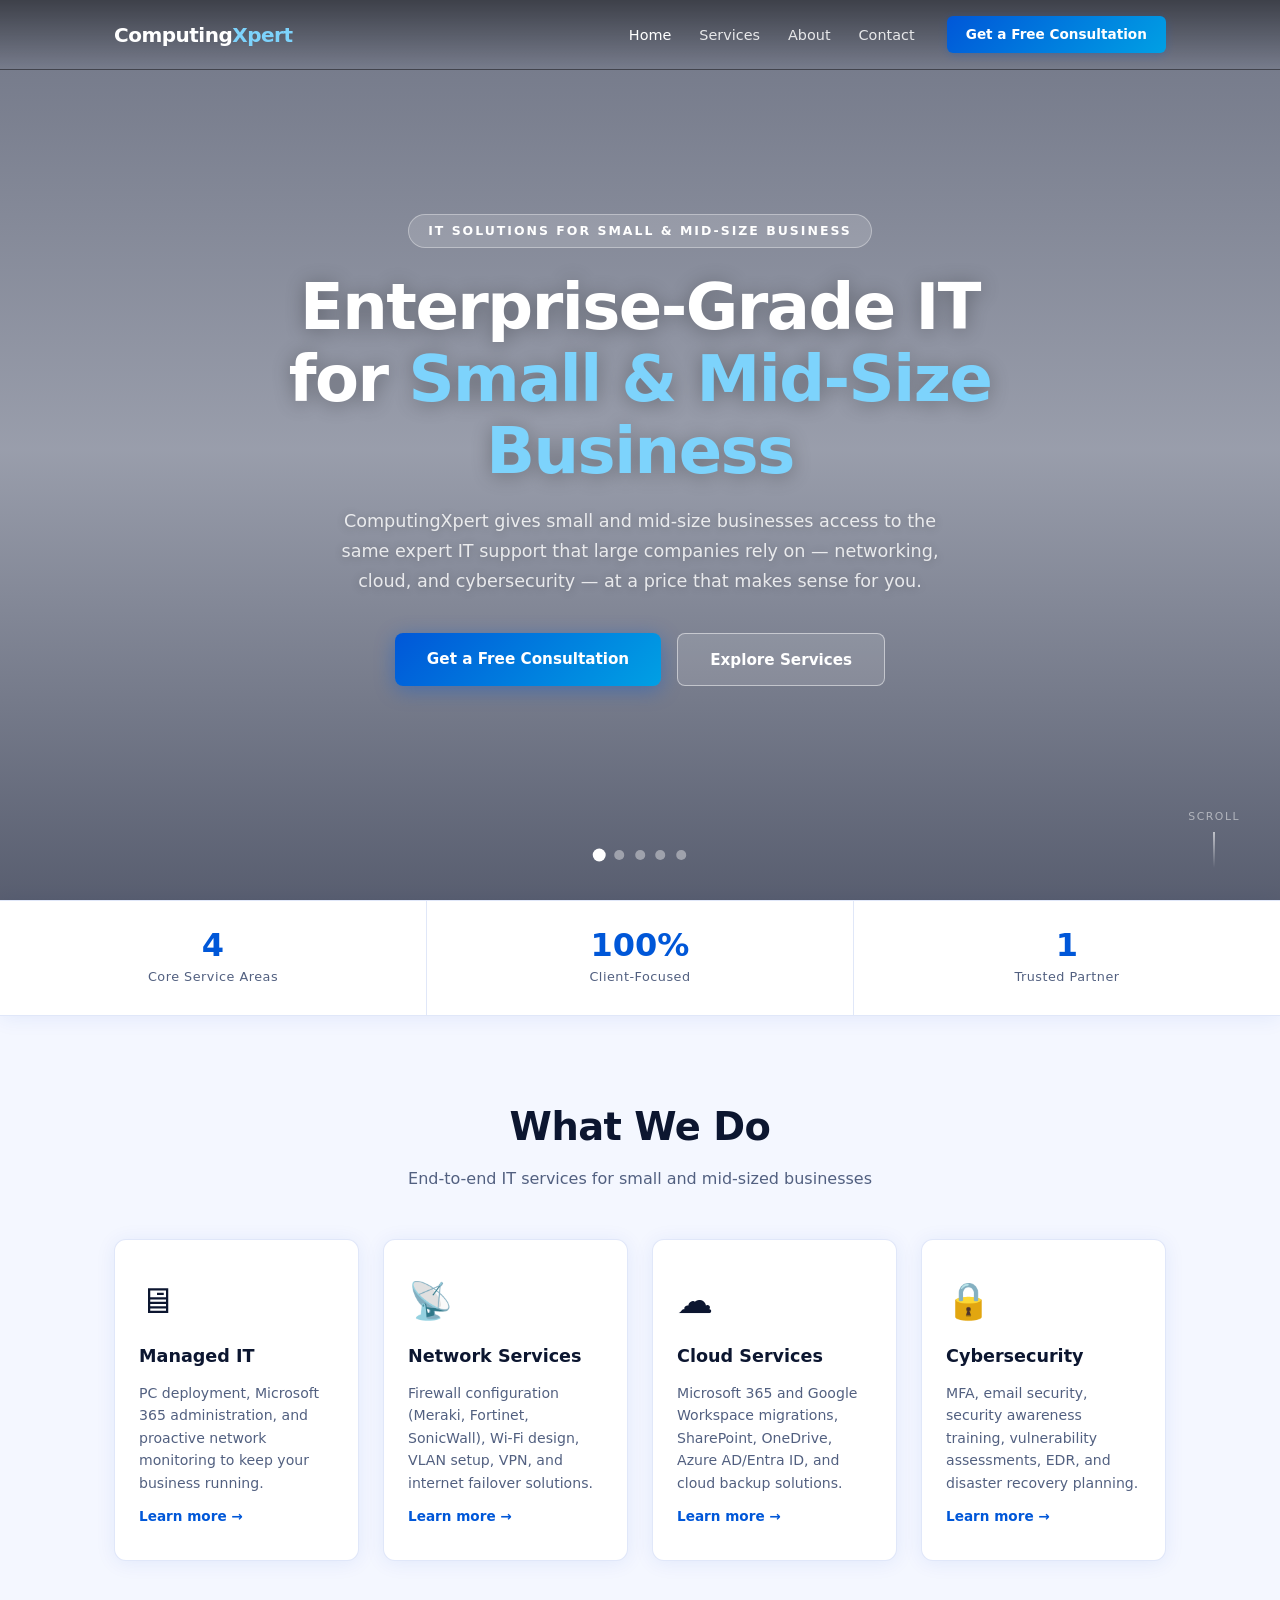
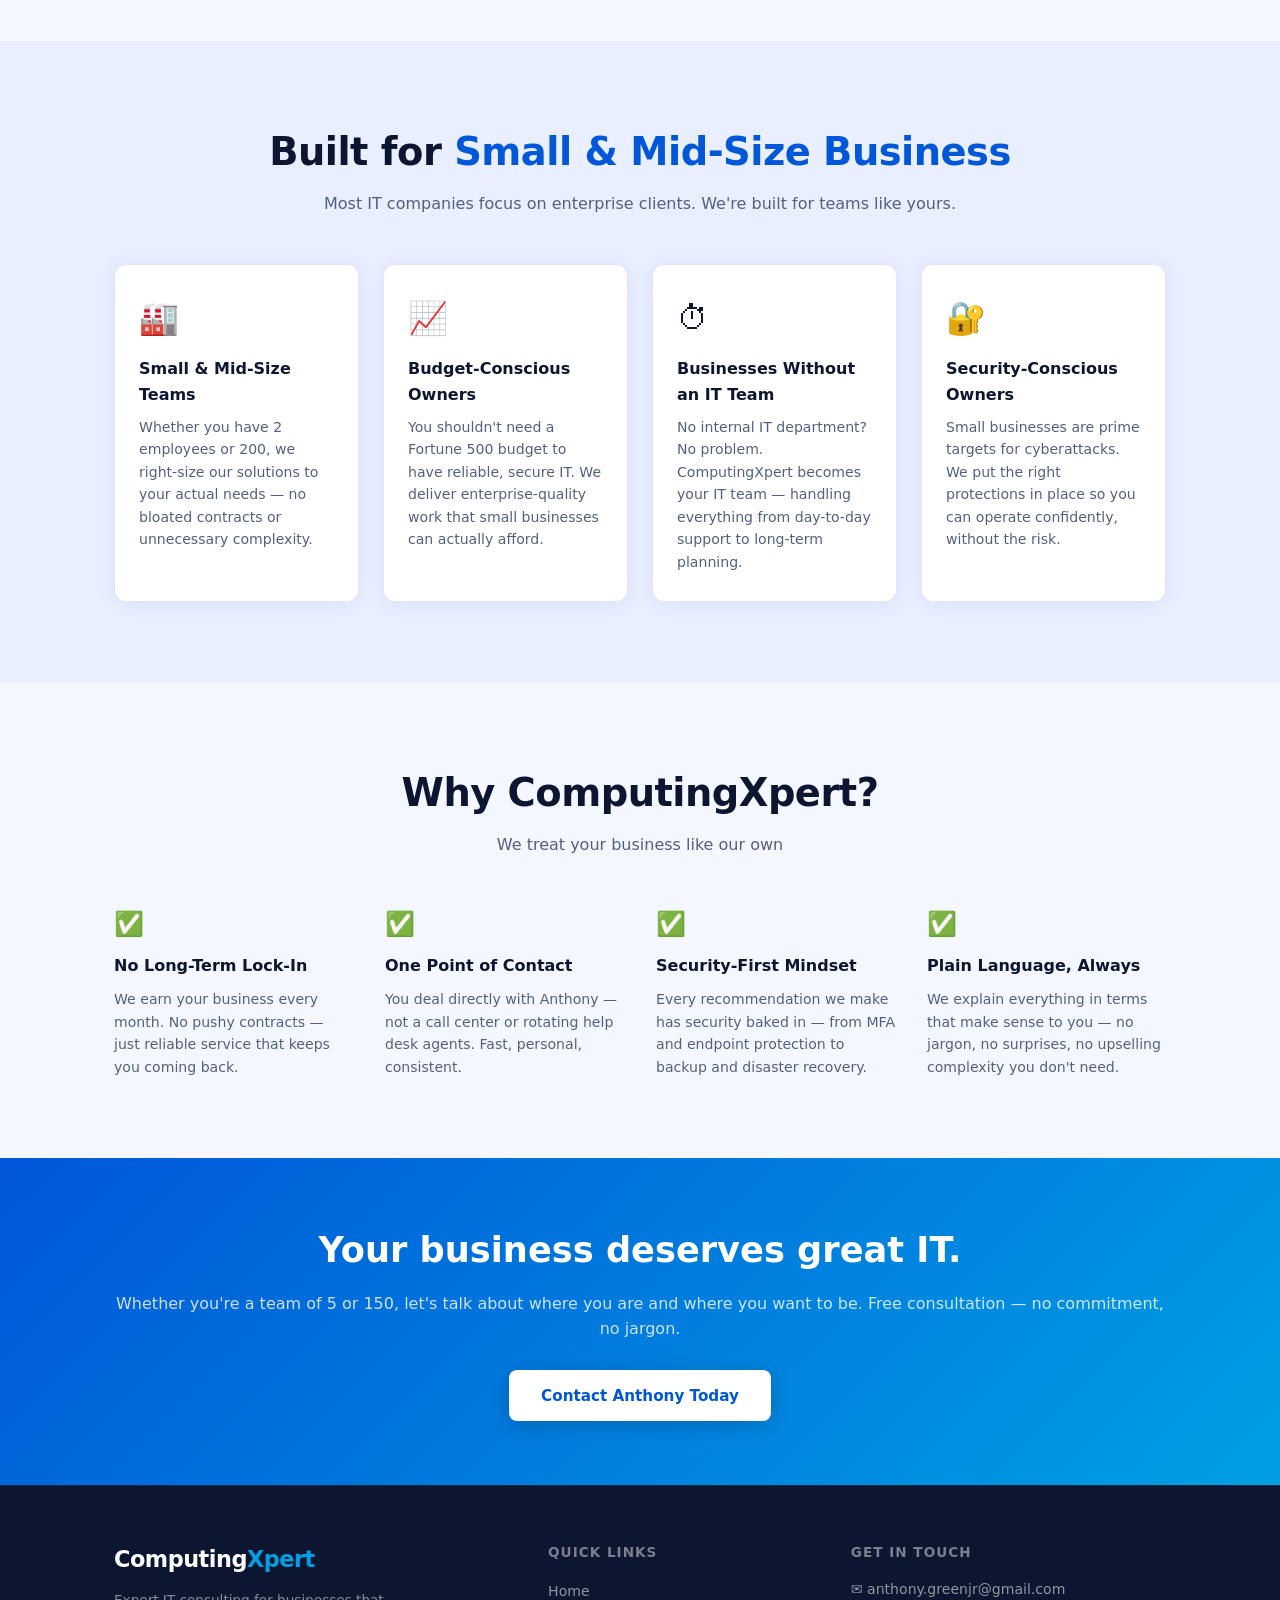
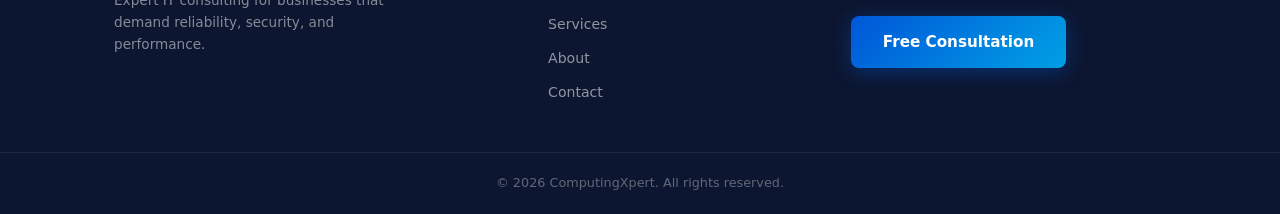
==== index.html @ 1abecdfb "Add files via upload" ====
<!DOCTYPE html>
<html lang="en">
<head>
  <meta charset="UTF-8" />
  <meta name="viewport" content="width=device-width, initial-scale=1.0" />
  <title>ComputingXpert — IT Consulting</title>
  <link rel="stylesheet" href="style.css" />
</head>
<body>

  <!-- NAV -->
  <nav class="nav-transparent">
    <div class="nav-inner">
      <a href="index.html" class="logo">Computing<span>Xpert</span></a>
      <ul class="nav-links">
        <li><a href="index.html" class="active">Home</a></li>
        <li><a href="services.html">Services</a></li>
        <li><a href="about.html">About</a></li>
        <li><a href="contact.html">Contact</a></li>
      </ul>
      <a href="contact.html" class="btn-nav">Get a Free Consultation</a>
      <button class="hamburger" onclick="toggleMenu()">&#9776;</button>
    </div>
    <ul class="mobile-menu" id="mobileMenu">
      <li><a href="index.html">Home</a></li>
      <li><a href="services.html">Services</a></li>
      <li><a href="about.html">About</a></li>
      <li><a href="contact.html">Contact</a></li>
    </ul>
  </nav>

  <!-- HERO SLIDESHOW -->
  <section class="hero">

    <!-- Background slides -->
    <div class="hero-slides">
      <div class="slide active kb-1" style="background-image:url('https://images.unsplash.com/photo-1522071820081-009f0129c71c?auto=format&fit=crop&w=1920&q=80')"></div>
      <div class="slide kb-2"        style="background-image:url('https://images.unsplash.com/photo-1558494949-ef010cbdcc31?auto=format&fit=crop&w=1920&q=80')"></div>
      <div class="slide kb-3"        style="background-image:url('https://images.unsplash.com/photo-1519389950473-47ba0277781c?auto=format&fit=crop&w=1920&q=80')"></div>
      <div class="slide kb-4"        style="background-image:url('https://images.unsplash.com/photo-1550751827-4bd374c3f58b?auto=format&fit=crop&w=1920&q=80')"></div>
      <div class="slide kb-5"        style="background-image:url('https://images.unsplash.com/photo-1497366216548-37526070297c?auto=format&fit=crop&w=1920&q=80')"></div>
    </div>

    <!-- Dark gradient overlay -->
    <div class="hero-overlay"></div>

    <!-- Content -->
    <div class="hero-content">
      <div class="hero-badge">IT Solutions for Small &amp; Mid-Size Business</div>
      <h1>Enterprise-Grade IT for <span class="accent-light">Small &amp; Mid-Size Business</span></h1>
      <p class="hero-sub">ComputingXpert gives small and mid-size businesses access to the same expert IT support that large companies rely on — networking, cloud, and cybersecurity — at a price that makes sense for you.</p>
      <div class="hero-cta">
        <a href="contact.html" class="btn-primary">Get a Free Consultation</a>
        <a href="services.html" class="btn-ghost-light">Explore Services</a>
      </div>
    </div>

    <!-- Slide indicator dots -->
    <div class="slide-dots">
      <button class="dot active" onclick="goToSlide(0)" aria-label="Slide 1"></button>
      <button class="dot"        onclick="goToSlide(1)" aria-label="Slide 2"></button>
      <button class="dot"        onclick="goToSlide(2)" aria-label="Slide 3"></button>
      <button class="dot"        onclick="goToSlide(3)" aria-label="Slide 4"></button>
      <button class="dot"        onclick="goToSlide(4)" aria-label="Slide 5"></button>
    </div>

    <!-- Scroll cue -->
    <div class="scroll-cue">
      <span>Scroll</span>
      <div class="scroll-arrow"></div>
    </div>

  </section>

  <!-- STATS BAR -->
  <section class="stats-bar">
    <div class="stat"><span class="stat-num">4</span><span class="stat-label">Core Service Areas</span></div>
    <div class="stat"><span class="stat-num">100%</span><span class="stat-label">Client-Focused</span></div>
    <div class="stat"><span class="stat-num">1</span><span class="stat-label">Trusted Partner</span></div>
  </section>

  <!-- SERVICES OVERVIEW -->
  <section class="section">
    <div class="container">
      <div class="section-header">
        <h2>What We Do</h2>
        <p>End-to-end IT services for small and mid-sized businesses</p>
      </div>
      <div class="card-grid">
        <a href="services.html#managed" class="card">
          <div class="card-icon">&#128421;</div>
          <h3>Managed IT</h3>
          <p>PC deployment, Microsoft 365 administration, and proactive network monitoring to keep your business running.</p>
          <span class="card-link">Learn more &rarr;</span>
        </a>
        <a href="services.html#network" class="card">
          <div class="card-icon">&#128225;</div>
          <h3>Network Services</h3>
          <p>Firewall configuration (Meraki, Fortinet, SonicWall), Wi-Fi design, VLAN setup, VPN, and internet failover solutions.</p>
          <span class="card-link">Learn more &rarr;</span>
        </a>
        <a href="services.html#cloud" class="card">
          <div class="card-icon">&#9729;</div>
          <h3>Cloud Services</h3>
          <p>Microsoft 365 and Google Workspace migrations, SharePoint, OneDrive, Azure AD/Entra ID, and cloud backup solutions.</p>
          <span class="card-link">Learn more &rarr;</span>
        </a>
        <a href="services.html#cyber" class="card">
          <div class="card-icon">&#128274;</div>
          <h3>Cybersecurity</h3>
          <p>MFA, email security, security awareness training, vulnerability assessments, EDR, and disaster recovery planning.</p>
          <span class="card-link">Learn more &rarr;</span>
        </a>
      </div>
    </div>
  </section>

  <!-- WHO WE SERVE -->
  <section class="section section-dark">
    <div class="container">
      <div class="section-header">
        <h2>Built for <span style="color:var(--accent)">Small &amp; Mid-Size Business</span></h2>
        <p>Most IT companies focus on enterprise clients. We're built for teams like yours.</p>
      </div>
      <div class="serve-grid">
        <div class="serve-card">
          <div class="serve-icon">&#127981;</div>
          <h4>Small &amp; Mid-Size Teams</h4>
          <p>Whether you have 2 employees or 200, we right-size our solutions to your actual needs — no bloated contracts or unnecessary complexity.</p>
        </div>
        <div class="serve-card">
          <div class="serve-icon">&#128200;</div>
          <h4>Budget-Conscious Owners</h4>
          <p>You shouldn't need a Fortune 500 budget to have reliable, secure IT. We deliver enterprise-quality work that small businesses can actually afford.</p>
        </div>
        <div class="serve-card">
          <div class="serve-icon">&#9201;</div>
          <h4>Businesses Without an IT Team</h4>
          <p>No internal IT department? No problem. ComputingXpert becomes your IT team — handling everything from day-to-day support to long-term planning.</p>
        </div>
        <div class="serve-card">
          <div class="serve-icon">&#128272;</div>
          <h4>Security-Conscious Owners</h4>
          <p>Small businesses are prime targets for cyberattacks. We put the right protections in place so you can operate confidently, without the risk.</p>
        </div>
      </div>
    </div>
  </section>

  <!-- WHY US -->
  <section class="section">
    <div class="container">
      <div class="section-header">
        <h2>Why ComputingXpert?</h2>
        <p>We treat your business like our own</p>
      </div>
      <div class="why-grid">
        <div class="why-item">
          <div class="why-icon">&#9989;</div>
          <h4>No Long-Term Lock-In</h4>
          <p>We earn your business every month. No pushy contracts — just reliable service that keeps you coming back.</p>
        </div>
        <div class="why-item">
          <div class="why-icon">&#9989;</div>
          <h4>One Point of Contact</h4>
          <p>You deal directly with Anthony — not a call center or rotating help desk agents. Fast, personal, consistent.</p>
        </div>
        <div class="why-item">
          <div class="why-icon">&#9989;</div>
          <h4>Security-First Mindset</h4>
          <p>Every recommendation we make has security baked in — from MFA and endpoint protection to backup and disaster recovery.</p>
        </div>
        <div class="why-item">
          <div class="why-icon">&#9989;</div>
          <h4>Plain Language, Always</h4>
          <p>We explain everything in terms that make sense to you — no jargon, no surprises, no upselling complexity you don't need.</p>
        </div>
      </div>
    </div>
  </section>

  <!-- CTA BANNER -->
  <section class="cta-banner">
    <div class="container">
      <h2>Your business deserves great IT.</h2>
      <p>Whether you're a team of 5 or 150, let's talk about where you are and where you want to be. Free consultation — no commitment, no jargon.</p>
      <a href="contact.html" class="btn-primary">Contact Anthony Today</a>
    </div>
  </section>

  <!-- FOOTER -->
  <footer>
    <div class="container footer-inner">
      <div class="footer-brand">
        <span class="footer-logo-text">Computing<span>Xpert</span></span>
        <p>Expert IT consulting for businesses that demand reliability, security, and performance.</p>
      </div>
      <div class="footer-links">
        <h4>Quick Links</h4>
        <ul>
          <li><a href="index.html">Home</a></li>
          <li><a href="services.html">Services</a></li>
          <li><a href="about.html">About</a></li>
          <li><a href="contact.html">Contact</a></li>
        </ul>
      </div>
      <div class="footer-contact">
        <h4>Get in Touch</h4>
        <p>&#9993; anthony.greenjr@gmail.com</p>
        <a href="contact.html" class="btn-primary" style="margin-top:1rem;display:inline-block;">Free Consultation</a>
      </div>
    </div>
    <div class="footer-bottom">
      <p>&copy; 2026 ComputingXpert. All rights reserved.</p>
    </div>
  </footer>

  <script>
    // ── Nav: turn solid on scroll ──
    const nav = document.querySelector('nav');
    window.addEventListener('scroll', () => {
      nav.classList.toggle('nav-solid', window.scrollY > 60);
    });

    // ── Mobile menu ──
    function toggleMenu() {
      document.getElementById('mobileMenu').classList.toggle('open');
    }

    // ── Slideshow ──
    const slides = document.querySelectorAll('.slide');
    const dots   = document.querySelectorAll('.dot');
    let current  = 0;
    let timer;

    function goToSlide(n) {
      slides[current].classList.remove('active');
      dots[current].classList.remove('active');
      current = (n + slides.length) % slides.length;
      slides[current].classList.add('active');
      dots[current].classList.add('active');
      resetTimer();
    }

    function nextSlide() { goToSlide(current + 1); }

    function resetTimer() {
      clearInterval(timer);
      timer = setInterval(nextSlide, 6000);
    }

    resetTimer();
  </script>
</body>
</html>
---- style.css ----
/* ===================================
   ComputingXpert LLC — Global Styles
   Light Theme
   =================================== */

:root {
  --bg:        #f4f7ff;
  --bg2:       #eaefff;
  --bg3:       #dde5ff;
  --accent:    #0057d8;
  --accent2:   #00a0e4;
  --text:      #0c1630;
  --text-muted:#526080;
  --border:    rgba(0,60,200,0.12);
  --card-bg:   #ffffff;
  --radius:    12px;
  --nav-h:     70px;
  --shadow:    0 2px 20px rgba(0,60,200,0.08);
  --shadow-lg: 0 8px 40px rgba(0,60,200,0.14);
}

*, *::before, *::after { box-sizing: border-box; margin: 0; padding: 0; }
html { scroll-behavior: smooth; }

body {
  background: var(--bg);
  color: var(--text);
  font-family: 'Segoe UI', system-ui, -apple-system, sans-serif;
  line-height: 1.6;
}

a { color: inherit; text-decoration: none; }
ul { list-style: none; }
img { max-width: 100%; }

/* ---- UTILITY ---- */
.container { max-width: 1100px; margin: 0 auto; padding: 0 1.5rem; }
.accent { color: var(--accent); }

/* ---- NAV ---- */
nav {
  position: fixed;
  top: 0;
  left: 0;
  right: 0;
  z-index: 100;
  height: var(--nav-h);
  transition: background 0.4s, box-shadow 0.4s, border-color 0.4s;
  border-bottom: 1px solid transparent;
}
/* Transparent over slideshow */
nav.nav-transparent {
  background: linear-gradient(180deg, rgba(0,0,0,0.45) 0%, transparent 100%);
  border-bottom-color: transparent;
}
nav.nav-transparent .nav-links a { color: rgba(255,255,255,0.85); }
nav.nav-transparent .nav-links a:hover,
nav.nav-transparent .nav-links a.active { color: #fff; }
nav.nav-transparent .logo { color: #fff; }
nav.nav-transparent .logo span { color: #7dd3fc; }
nav.nav-transparent .hamburger { color: #fff; }
/* Solid after scroll */
nav.nav-solid {
  background: rgba(244,247,255,0.97);
  backdrop-filter: blur(12px);
  border-bottom-color: var(--border);
  box-shadow: var(--shadow);
}
nav.nav-solid .nav-links a { color: var(--text-muted); }
nav.nav-solid .nav-links a:hover,
nav.nav-solid .nav-links a.active { color: var(--accent); }
nav.nav-solid .logo { color: var(--text); }
nav.nav-solid .logo span { color: var(--accent); }
nav.nav-solid .hamburger { color: var(--text); }

.nav-inner {
  max-width: 1100px;
  margin: 0 auto;
  padding: 0 1.5rem;
  height: 100%;
  display: flex;
  align-items: center;
  gap: 2rem;
}

.logo {
  font-size: 1.25rem;
  font-weight: 800;
  letter-spacing: -0.5px;
  color: var(--text);
  white-space: nowrap;
}
.logo span { color: var(--accent); }

/* Logo image */
.logo-link {
  display: flex;
  align-items: center;
  border-radius: 8px;
  padding: 3px 6px;
  transition: background 0.3s;
}
nav.nav-transparent .logo-link {
  background: rgba(255,255,255,0.15);
  backdrop-filter: blur(8px);
}
.nav-logo {
  height: 58px;
  width: auto;
  display: block;
  mix-blend-mode: multiply; /* removes white background on light nav */
}
nav.nav-transparent .logo-link {
  background: rgba(255,255,255,0.92);
  border-radius: 8px;
  padding: 2px 8px;
  backdrop-filter: none;
}
nav.nav-transparent .nav-logo {
  mix-blend-mode: normal; /* show logo in full color inside the white pill */
}
.footer-logo-text {
  font-size: 1.4rem;
  font-weight: 800;
  letter-spacing: -0.5px;
  color: #fff;
  margin-bottom: 0.75rem;
  display: block;
}
.footer-logo-text span { color: var(--accent2); }

.nav-links {
  display: flex;
  gap: 1.75rem;
  margin-left: auto;
}
.nav-links a {
  font-size: 0.9rem;
  font-weight: 500;
  color: var(--text-muted);
  transition: color 0.2s;
}
.nav-links a:hover, .nav-links a.active { color: var(--accent); }

.btn-nav {
  background: linear-gradient(135deg, var(--accent), var(--accent2));
  color: #fff;
  padding: 0.5rem 1.2rem;
  border-radius: 6px;
  font-size: 0.85rem;
  font-weight: 600;
  white-space: nowrap;
  transition: opacity 0.2s, box-shadow 0.2s;
  box-shadow: 0 2px 10px rgba(0,87,216,0.25);
}
.btn-nav:hover { opacity: 0.88; box-shadow: 0 4px 16px rgba(0,87,216,0.35); }

.hamburger {
  display: none;
  background: none;
  border: none;
  color: var(--text);
  font-size: 1.5rem;
  cursor: pointer;
  margin-left: auto;
}

.mobile-menu {
  display: none;
  flex-direction: column;
  background: var(--bg);
  border-top: 1px solid var(--border);
  padding: 0.5rem 1.5rem 1rem;
}
.mobile-menu.open { display: flex; }
.mobile-menu li a {
  display: block;
  padding: 0.65rem 0;
  color: var(--text-muted);
  font-weight: 500;
  border-bottom: 1px solid var(--border);
}

@media (max-width: 768px) {
  .nav-links, .btn-nav { display: none; }
  .hamburger { display: block; }
  nav { height: auto; }
  .nav-inner { height: var(--nav-h); }
}

/* ---- HERO SLIDESHOW ---- */
.hero {
  position: relative;
  height: 100vh;
  min-height: 600px;
  display: flex;
  align-items: center;
  justify-content: center;
  overflow: hidden;
}

/* Slides */
.hero-slides { position: absolute; inset: 0; z-index: 0; }
.slide {
  position: absolute;
  inset: 0;
  background-size: cover;
  background-position: center;
  opacity: 0;
  transition: opacity 1.6s ease-in-out;
}
.slide.active { opacity: 1; }

/* Ken Burns — each slide a different direction */
.kb-1 { animation: kb1 10s ease-in-out infinite alternate; }
.kb-2 { animation: kb2 10s ease-in-out infinite alternate; }
.kb-3 { animation: kb3 10s ease-in-out infinite alternate; }
.kb-4 { animation: kb4 10s ease-in-out infinite alternate; }
.kb-5 { animation: kb5 10s ease-in-out infinite alternate; }

@keyframes kb1 { from { transform: scale(1.00) translate(0,0);       } to { transform: scale(1.08) translate(-1.5%,-1%);   } }
@keyframes kb2 { from { transform: scale(1.08) translate(1%,0);      } to { transform: scale(1.00) translate(0,1%);        } }
@keyframes kb3 { from { transform: scale(1.00) translate(0,1%);      } to { transform: scale(1.07) translate(1.5%,-0.5%);  } }
@keyframes kb4 { from { transform: scale(1.07) translate(-1%,0.5%);  } to { transform: scale(1.00) translate(0.5%,-1%);    } }
@keyframes kb5 { from { transform: scale(1.00) translate(0.5%,-1%);  } to { transform: scale(1.08) translate(-0.5%,0.5%);  } }

/* Dark gradient overlay */
.hero-overlay {
  position: absolute;
  inset: 0;
  background: linear-gradient(
    to bottom,
    rgba(5,12,35,0.55) 0%,
    rgba(5,12,35,0.38) 50%,
    rgba(5,12,35,0.65) 100%
  );
  z-index: 1;
}

/* Hero content */
.hero-content {
  position: relative;
  z-index: 2;
  text-align: center;
  max-width: 820px;
  padding: 0 2rem;
  animation: heroFadeUp 1s ease 0.3s both;
}
@keyframes heroFadeUp {
  from { opacity: 0; transform: translateY(30px); }
  to   { opacity: 1; transform: translateY(0); }
}

.hero-badge {
  display: inline-block;
  background: rgba(255,255,255,0.15);
  border: 1px solid rgba(255,255,255,0.35);
  color: #fff;
  font-size: 0.78rem;
  font-weight: 600;
  letter-spacing: 2px;
  text-transform: uppercase;
  padding: 0.4rem 1.2rem;
  border-radius: 50px;
  margin-bottom: 1.5rem;
  backdrop-filter: blur(4px);
}

.hero-content h1 {
  font-size: clamp(2.4rem, 5.5vw, 4rem);
  font-weight: 800;
  line-height: 1.12;
  letter-spacing: -1.5px;
  margin-bottom: 1.25rem;
  color: #fff;
  text-shadow: 0 2px 20px rgba(0,0,0,0.3);
}

.accent-light { color: #7dd3fc; }

.hero-sub {
  font-size: 1.1rem;
  color: rgba(255,255,255,0.82);
  max-width: 640px;
  margin: 0 auto 2.25rem;
  line-height: 1.7;
  text-shadow: 0 1px 8px rgba(0,0,0,0.25);
}

.hero-cta { display: flex; gap: 1rem; flex-wrap: wrap; justify-content: center; }

.btn-primary {
  background: linear-gradient(135deg, var(--accent), var(--accent2));
  color: #fff;
  padding: 0.85rem 2rem;
  border-radius: 8px;
  font-weight: 700;
  font-size: 0.95rem;
  transition: opacity 0.2s, transform 0.2s, box-shadow 0.2s;
  display: inline-block;
  box-shadow: 0 4px 20px rgba(0,87,216,0.4);
}
.btn-primary:hover { opacity: 0.9; transform: translateY(-2px); box-shadow: 0 8px 28px rgba(0,87,216,0.5); }

.btn-ghost-light {
  background: rgba(255,255,255,0.12);
  color: #fff;
  padding: 0.85rem 2rem;
  border-radius: 8px;
  font-weight: 600;
  font-size: 0.95rem;
  border: 1.5px solid rgba(255,255,255,0.5);
  backdrop-filter: blur(4px);
  transition: background 0.2s, border-color 0.2s;
  display: inline-block;
}
.btn-ghost-light:hover { background: rgba(255,255,255,0.25); border-color: #fff; }

.btn-ghost {
  background: #fff;
  color: var(--accent);
  padding: 0.85rem 2rem;
  border-radius: 8px;
  font-weight: 600;
  font-size: 0.95rem;
  border: 1.5px solid var(--accent);
  transition: background 0.2s, color 0.2s;
  display: inline-block;
}
.btn-ghost:hover { background: var(--accent); color: #fff; }

/* Slide dots */
.slide-dots {
  position: absolute;
  bottom: 2.5rem;
  left: 50%;
  transform: translateX(-50%);
  z-index: 3;
  display: flex;
  gap: 0.65rem;
}
.dot {
  width: 10px; height: 10px;
  border-radius: 50%;
  background: rgba(255,255,255,0.4);
  border: none;
  cursor: pointer;
  padding: 0;
  transition: background 0.3s, transform 0.3s;
}
.dot.active { background: #fff; transform: scale(1.3); }

/* Scroll cue */
.scroll-cue {
  position: absolute;
  bottom: 2rem;
  right: 2.5rem;
  z-index: 3;
  display: flex;
  flex-direction: column;
  align-items: center;
  gap: 0.4rem;
  color: rgba(255,255,255,0.5);
  font-size: 0.68rem;
  letter-spacing: 1.5px;
  text-transform: uppercase;
}
.scroll-arrow {
  width: 1.5px; height: 36px;
  background: linear-gradient(to bottom, rgba(255,255,255,0.6), transparent);
  animation: scrollPulse 2s ease-in-out infinite;
}
@keyframes scrollPulse {
  0%,100% { opacity: 0.4; }
  50%     { opacity: 1; }
}

.hero-bg, .hero-people, .hero-graphic, #networkCanvas { display: none; }

/* Inner pages: nav always solid (no slideshow) */
.page-nav {
  background: rgba(244,247,255,0.97) !important;
  backdrop-filter: blur(12px);
  border-bottom: 1px solid var(--border) !important;
  box-shadow: var(--shadow);
}
.page-nav .nav-links a { color: var(--text-muted) !important; }
.page-nav .nav-links a:hover,
.page-nav .nav-links a.active { color: var(--accent) !important; }
.page-nav .logo { color: var(--text) !important; }
.page-nav .logo span { color: var(--accent) !important; }
.page-nav .hamburger { color: var(--text) !important; }

/* Page offset for inner pages (fixed nav) */
.page-top-pad { padding-top: var(--nav-h); }

/* ---- STATS BAR ---- */
.stats-bar {
  background: #fff;
  border-top: 1px solid var(--border);
  border-bottom: 1px solid var(--border);
  display: flex;
  justify-content: center;
  flex-wrap: wrap;
  gap: 0;
  box-shadow: var(--shadow);
}
.stat {
  flex: 1;
  min-width: 150px;
  display: flex;
  flex-direction: column;
  align-items: center;
  padding: 1.75rem 1rem;
  border-right: 1px solid var(--border);
}
.stat:last-child { border-right: none; }
.stat-num {
  font-size: 2rem;
  font-weight: 800;
  color: var(--accent);
  line-height: 1;
}
.stat-label {
  font-size: 0.8rem;
  color: var(--text-muted);
  margin-top: 0.35rem;
  text-align: center;
  letter-spacing: 0.5px;
}

/* ---- SECTIONS ---- */
.section { padding: 5rem 0; }
.section-dark { background: var(--bg2); }

.section-header {
  text-align: center;
  margin-bottom: 3rem;
}
.section-header h2 {
  font-size: clamp(1.75rem, 3vw, 2.5rem);
  font-weight: 800;
  letter-spacing: -0.5px;
  margin-bottom: 0.5rem;
  color: var(--text);
}
.section-header p {
  color: var(--text-muted);
  font-size: 1rem;
}

/* ---- CARDS ---- */
.card-grid {
  display: grid;
  grid-template-columns: repeat(auto-fit, minmax(230px, 1fr));
  gap: 1.5rem;
}

.card {
  background: var(--card-bg);
  border: 1px solid var(--border);
  border-radius: var(--radius);
  padding: 2rem 1.5rem;
  display: flex;
  flex-direction: column;
  gap: 0.75rem;
  transition: border-color 0.25s, transform 0.25s, box-shadow 0.25s;
  cursor: pointer;
  box-shadow: var(--shadow);
}
.card:hover {
  border-color: var(--accent);
  transform: translateY(-4px);
  box-shadow: var(--shadow-lg);
}
.card-icon { font-size: 2.25rem; }
.card h3 { font-size: 1.1rem; font-weight: 700; color: var(--text); }
.card p { font-size: 0.88rem; color: var(--text-muted); flex: 1; }
.card-link { font-size: 0.85rem; color: var(--accent); font-weight: 600; margin-top: auto; }

/* ---- WHO WE SERVE GRID ---- */
.serve-grid {
  display: grid;
  grid-template-columns: repeat(auto-fit, minmax(230px, 1fr));
  gap: 1.5rem;
}
.serve-card {
  background: var(--card-bg);
  border: 1px solid var(--border);
  border-radius: var(--radius);
  padding: 1.75rem 1.5rem;
  box-shadow: var(--shadow);
  transition: transform 0.25s, box-shadow 0.25s, border-color 0.25s;
}
.serve-card:hover {
  transform: translateY(-4px);
  box-shadow: var(--shadow-lg);
  border-color: var(--accent);
}
.serve-icon { font-size: 2rem; margin-bottom: 0.75rem; }
.serve-card h4 { font-size: 1rem; font-weight: 700; color: var(--text); margin-bottom: 0.5rem; }
.serve-card p  { font-size: 0.88rem; color: var(--text-muted); line-height: 1.6; }

/* ---- WHY GRID ---- */
.why-grid {
  display: grid;
  grid-template-columns: repeat(auto-fit, minmax(220px, 1fr));
  gap: 2rem;
}
.why-item { display: flex; flex-direction: column; gap: 0.6rem; }
.why-icon { font-size: 1.5rem; }
.why-item h4 { font-size: 1rem; font-weight: 700; color: var(--text); }
.why-item p { font-size: 0.88rem; color: var(--text-muted); }

/* ---- CTA BANNER ---- */
.cta-banner {
  background: linear-gradient(135deg, var(--accent) 0%, var(--accent2) 100%);
  padding: 4rem 1.5rem;
  text-align: center;
}
.cta-banner h2 { font-size: clamp(1.5rem,3vw,2.2rem); font-weight: 800; margin-bottom: 0.75rem; color: #fff; }
.cta-banner p { color: rgba(255,255,255,0.8); margin-bottom: 1.75rem; }
.cta-banner .btn-primary {
  background: #fff;
  color: var(--accent);
  box-shadow: 0 4px 20px rgba(0,0,0,0.2);
}
.cta-banner .btn-primary:hover { background: #f0f5ff; }

/* ---- PAGE HERO (inner pages) ---- */
.page-hero {
  background: linear-gradient(135deg, var(--bg2) 0%, var(--bg) 100%);
  border-bottom: 1px solid var(--border);
  padding: 5rem 1.5rem 4rem;
  text-align: center;
}
.page-hero h1 { font-size: clamp(2rem, 4vw, 3rem); font-weight: 800; margin-bottom: 0.75rem; color: var(--text); }
.page-hero p { color: var(--text-muted); max-width: 560px; margin: 0 auto; font-size: 1rem; }

/* ---- SERVICES PAGE ---- */
.service-block {
  padding: 4rem 0;
  border-bottom: 1px solid var(--border);
}
.service-block:last-child { border-bottom: none; }

.service-header {
  display: flex;
  align-items: center;
  gap: 1rem;
  margin-bottom: 1.5rem;
}
.service-header .svc-icon {
  font-size: 2.5rem;
  background: rgba(0,87,216,0.08);
  border: 1px solid rgba(0,87,216,0.15);
  border-radius: 12px;
  width: 64px;
  height: 64px;
  display: flex;
  align-items: center;
  justify-content: center;
  flex-shrink: 0;
}
.service-header h2 { font-size: 1.6rem; font-weight: 800; color: var(--text); }
.service-header p { color: var(--text-muted); font-size: 0.92rem; margin-top: 0.25rem; }

.service-items {
  display: grid;
  grid-template-columns: repeat(auto-fill, minmax(220px, 1fr));
  gap: 0.75rem;
}
.service-item {
  background: var(--card-bg);
  border: 1px solid var(--border);
  border-radius: 8px;
  padding: 0.75rem 1rem;
  font-size: 0.9rem;
  display: flex;
  align-items: center;
  gap: 0.6rem;
  color: var(--text);
  box-shadow: 0 1px 6px rgba(0,40,120,0.05);
  transition: box-shadow 0.2s, border-color 0.2s;
}
.service-item:hover { border-color: var(--accent2); box-shadow: var(--shadow); }
.service-item::before {
  content: '▸';
  color: var(--accent);
  font-size: 0.75rem;
  flex-shrink: 0;
}

/* ---- ABOUT PAGE ---- */
.about-grid {
  display: grid;
  grid-template-columns: 1fr 1fr;
  gap: 4rem;
  align-items: start;
}
@media (max-width: 768px) {
  .about-grid { grid-template-columns: 1fr; gap: 2rem; }
}

.about-avatar {
  position: relative;
  border-radius: 16px;
  overflow: hidden;
  max-width: 420px;
  aspect-ratio: 4/5;
  box-shadow: var(--shadow-lg);
  border: 1px solid var(--border);
}
.about-avatar img {
  width: 100%;
  height: 100%;
  object-fit: cover;
  object-position: center top;
  display: block;
}
/* decorative accent border behind the photo */
.about-avatar::after {
  content: '';
  position: absolute;
  inset: -10px -10px 10px 10px;
  border: 2px solid rgba(0,87,216,0.15);
  border-radius: 20px;
  z-index: -1;
}
.about-text h2 { font-size: 1.85rem; font-weight: 800; margin-bottom: 1rem; color: var(--text); }
.about-text p { color: var(--text-muted); margin-bottom: 1rem; font-size: 0.95rem; }

.skill-tags { display: flex; flex-wrap: wrap; gap: 0.5rem; margin-top: 1.5rem; }
.skill-tag {
  background: rgba(0,87,216,0.07);
  border: 1px solid rgba(0,87,216,0.2);
  color: var(--accent);
  padding: 0.3rem 0.85rem;
  border-radius: 50px;
  font-size: 0.78rem;
  font-weight: 600;
}

/* ---- CONTACT PAGE ---- */
.contact-grid {
  display: grid;
  grid-template-columns: 1fr 1.6fr;
  gap: 3rem;
  align-items: start;
}
@media (max-width: 768px) {
  .contact-grid { grid-template-columns: 1fr; }
}

.contact-info h3 { font-size: 1.3rem; font-weight: 700; margin-bottom: 1rem; color: var(--text); }
.contact-detail {
  display: flex;
  align-items: flex-start;
  gap: 0.75rem;
  padding: 1rem;
  background: var(--card-bg);
  border: 1px solid var(--border);
  border-radius: 10px;
  margin-bottom: 1rem;
  box-shadow: 0 1px 8px rgba(0,40,120,0.06);
}
.contact-detail-icon { font-size: 1.25rem; flex-shrink: 0; }
.contact-detail p { font-size: 0.88rem; color: var(--text-muted); }
.contact-detail strong { color: var(--text); display: block; font-size: 0.92rem; }

.contact-form {
  background: var(--card-bg);
  border: 1px solid var(--border);
  border-radius: var(--radius);
  padding: 2rem;
  box-shadow: var(--shadow);
}
.contact-form h3 { font-size: 1.3rem; font-weight: 700; margin-bottom: 1.5rem; color: var(--text); }

.form-row { display: grid; grid-template-columns: 1fr 1fr; gap: 1rem; }
@media (max-width: 500px) { .form-row { grid-template-columns: 1fr; } }

.form-group { display: flex; flex-direction: column; gap: 0.4rem; margin-bottom: 1rem; }
.form-group label { font-size: 0.82rem; font-weight: 600; color: var(--text-muted); letter-spacing: 0.5px; }
.form-group input,
.form-group select,
.form-group textarea {
  background: var(--bg);
  border: 1.5px solid var(--border);
  border-radius: 8px;
  padding: 0.7rem 1rem;
  color: var(--text);
  font-size: 0.9rem;
  font-family: inherit;
  outline: none;
  transition: border-color 0.2s, box-shadow 0.2s;
}
.form-group input:focus,
.form-group select:focus,
.form-group textarea:focus {
  border-color: var(--accent);
  box-shadow: 0 0 0 3px rgba(0,87,216,0.1);
}
.form-group textarea { min-height: 130px; resize: vertical; }
.form-group select option { background: #fff; }

.btn-submit {
  width: 100%;
  background: linear-gradient(135deg, var(--accent), var(--accent2));
  color: #fff;
  padding: 0.9rem;
  border: none;
  border-radius: 8px;
  font-size: 1rem;
  font-weight: 700;
  cursor: pointer;
  transition: opacity 0.2s, box-shadow 0.2s;
  margin-top: 0.5rem;
  box-shadow: 0 4px 16px rgba(0,87,216,0.3);
}
.btn-submit:hover { opacity: 0.88; box-shadow: 0 6px 22px rgba(0,87,216,0.4); }

.form-success {
  display: none;
  background: rgba(34,197,94,0.08);
  border: 1px solid rgba(34,197,94,0.3);
  color: #16a34a;
  padding: 1rem;
  border-radius: 8px;
  text-align: center;
  font-weight: 600;
  margin-top: 1rem;
}

/* ---- FOOTER ---- */
footer {
  background: var(--text);
  border-top: 1px solid rgba(255,255,255,0.08);
  padding-top: 3.5rem;
}
footer .logo { color: #fff; }
footer .logo span { color: #60aaff; }

.footer-inner {
  display: grid;
  grid-template-columns: 1.5fr 1fr 1.2fr;
  gap: 2.5rem;
  padding-bottom: 2.5rem;
}
@media (max-width: 700px) {
  .footer-inner { grid-template-columns: 1fr; gap: 2rem; }
}
.footer-brand .logo { font-size: 1.1rem; font-weight: 800; }
.footer-brand p { color: rgba(255,255,255,0.5); font-size: 0.85rem; margin-top: 0.6rem; max-width: 280px; }
.footer-links h4,
.footer-contact h4 { font-size: 0.85rem; font-weight: 700; letter-spacing: 1px; text-transform: uppercase; color: rgba(255,255,255,0.45); margin-bottom: 0.85rem; }
.footer-links ul li { margin-bottom: 0.5rem; }
.footer-links ul li a { font-size: 0.88rem; color: rgba(255,255,255,0.55); transition: color 0.2s; }
.footer-links ul li a:hover { color: #60aaff; }
.footer-contact p { font-size: 0.88rem; color: rgba(255,255,255,0.55); }
.footer-contact .btn-primary { background: linear-gradient(135deg,#0057d8,#00a0e4); }
.footer-bottom {
  border-top: 1px solid rgba(255,255,255,0.08);
  padding: 1.25rem;
  text-align: center;
  font-size: 0.8rem;
  color: rgba(255,255,255,0.35);
}
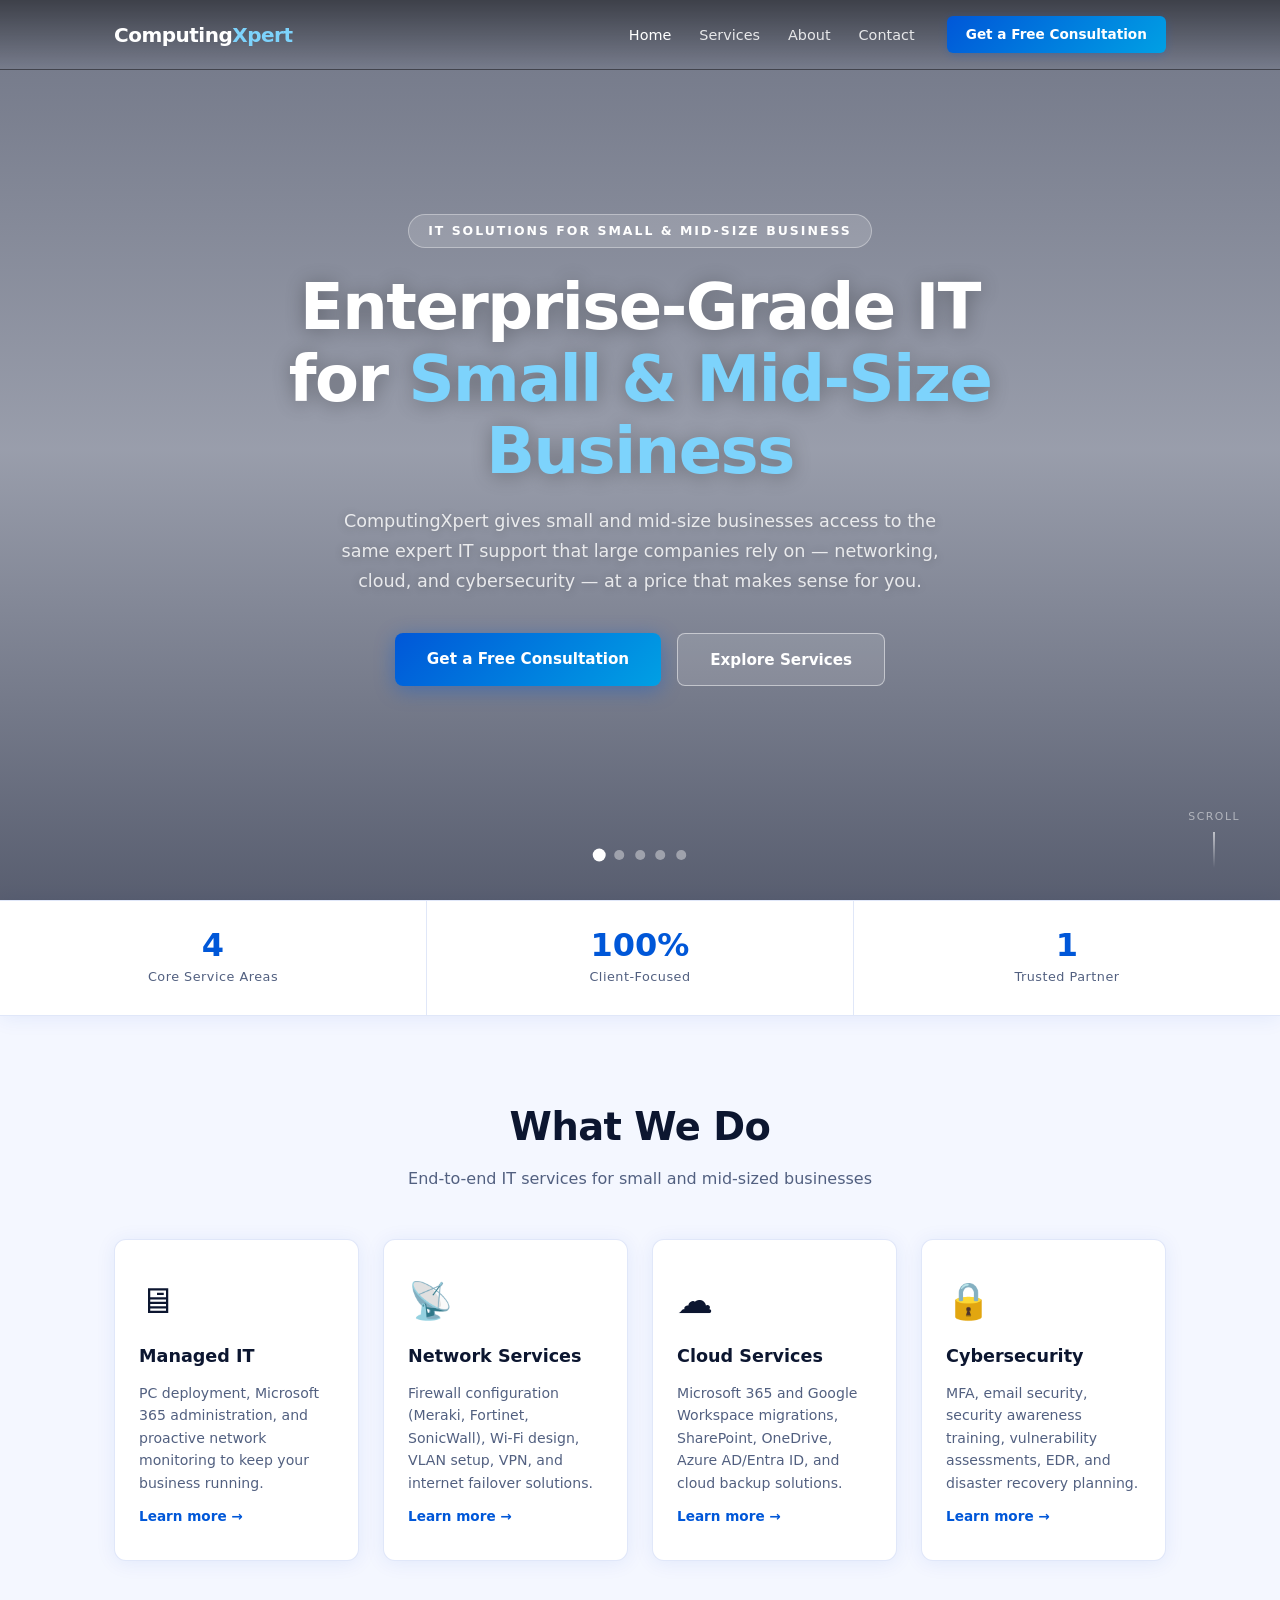
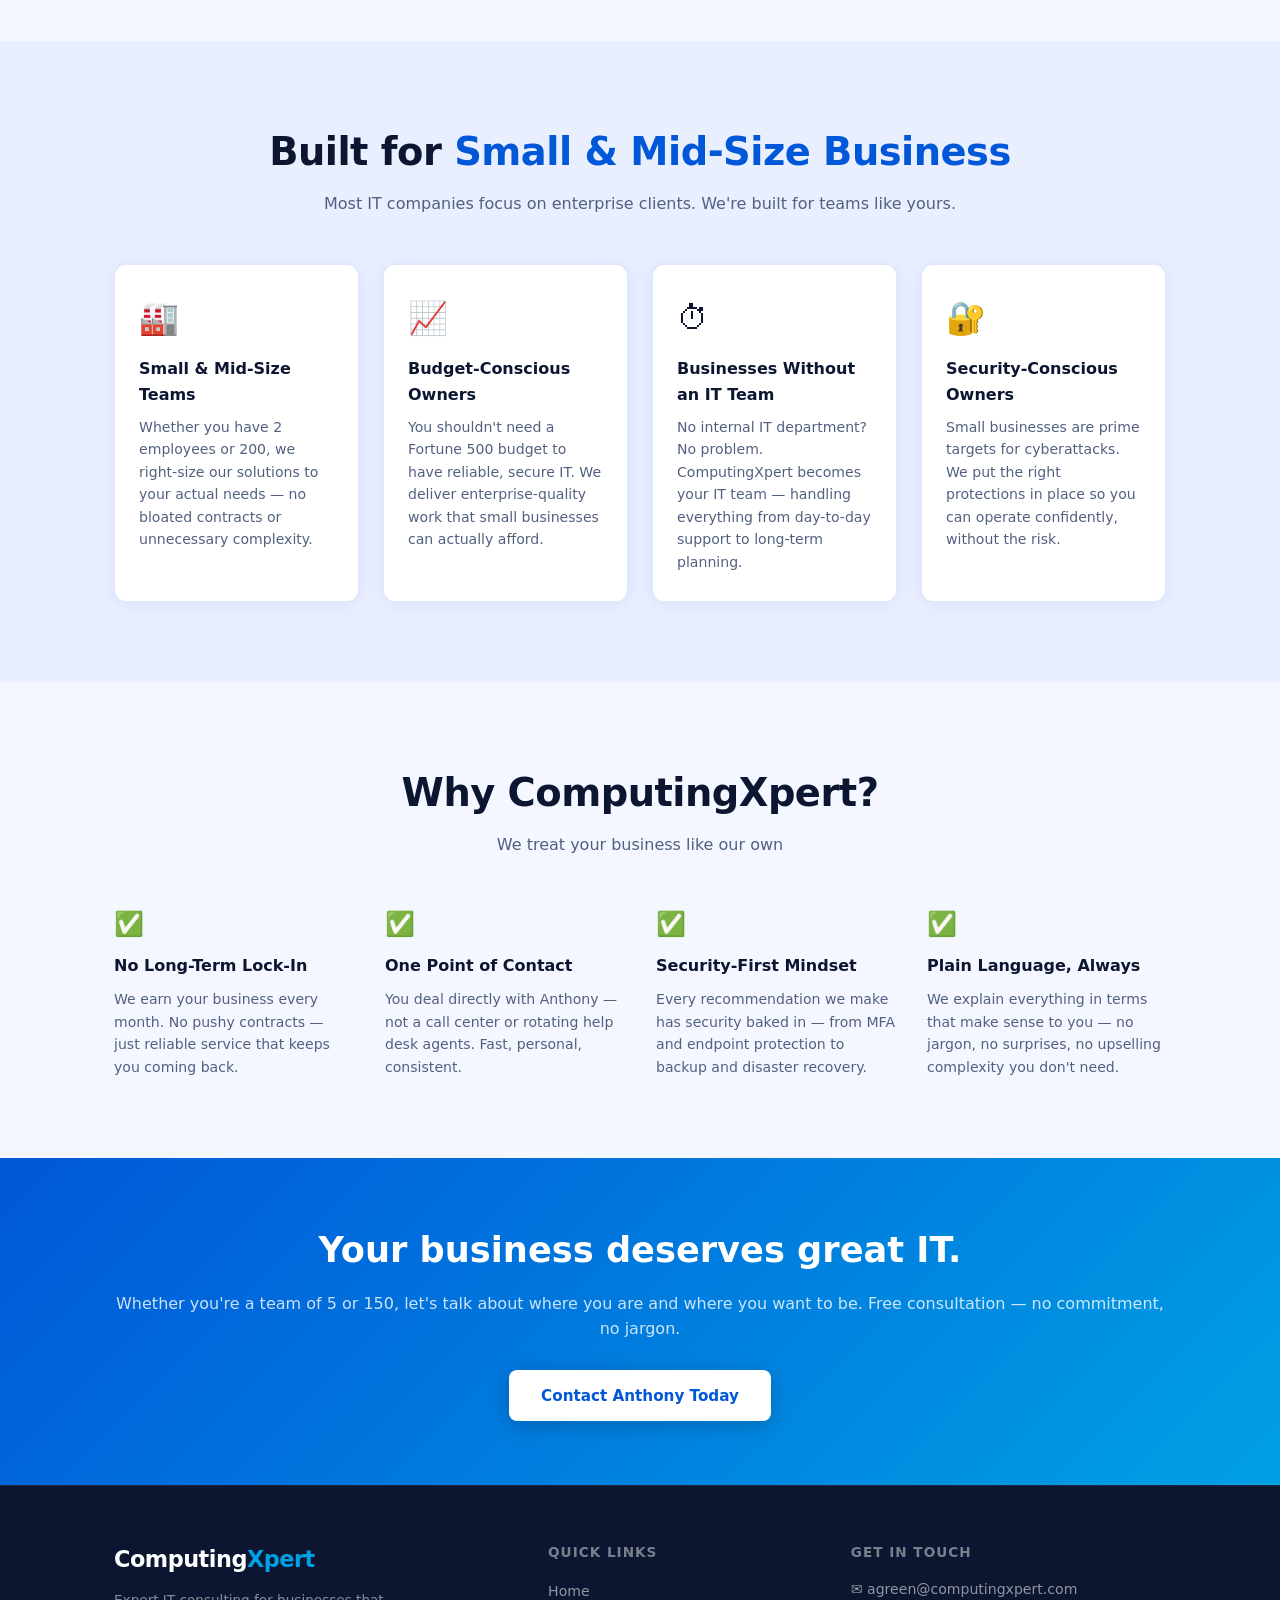
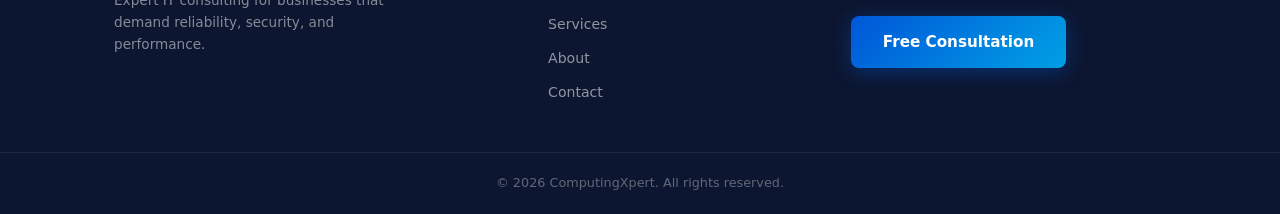
==== commit 4df87b7d: "Add files via upload" ====
--- a/index.html
+++ b/index.html
@@ -206,7 +206,7 @@
       </div>
       <div class="footer-contact">
         <h4>Get in Touch</h4>
-        <p>&#9993; anthony.greenjr@gmail.com</p>
+        <p>&#9993; agreen@computingxpert.com</p>
         <a href="contact.html" class="btn-primary" style="margin-top:1rem;display:inline-block;">Free Consultation</a>
       </div>
     </div>
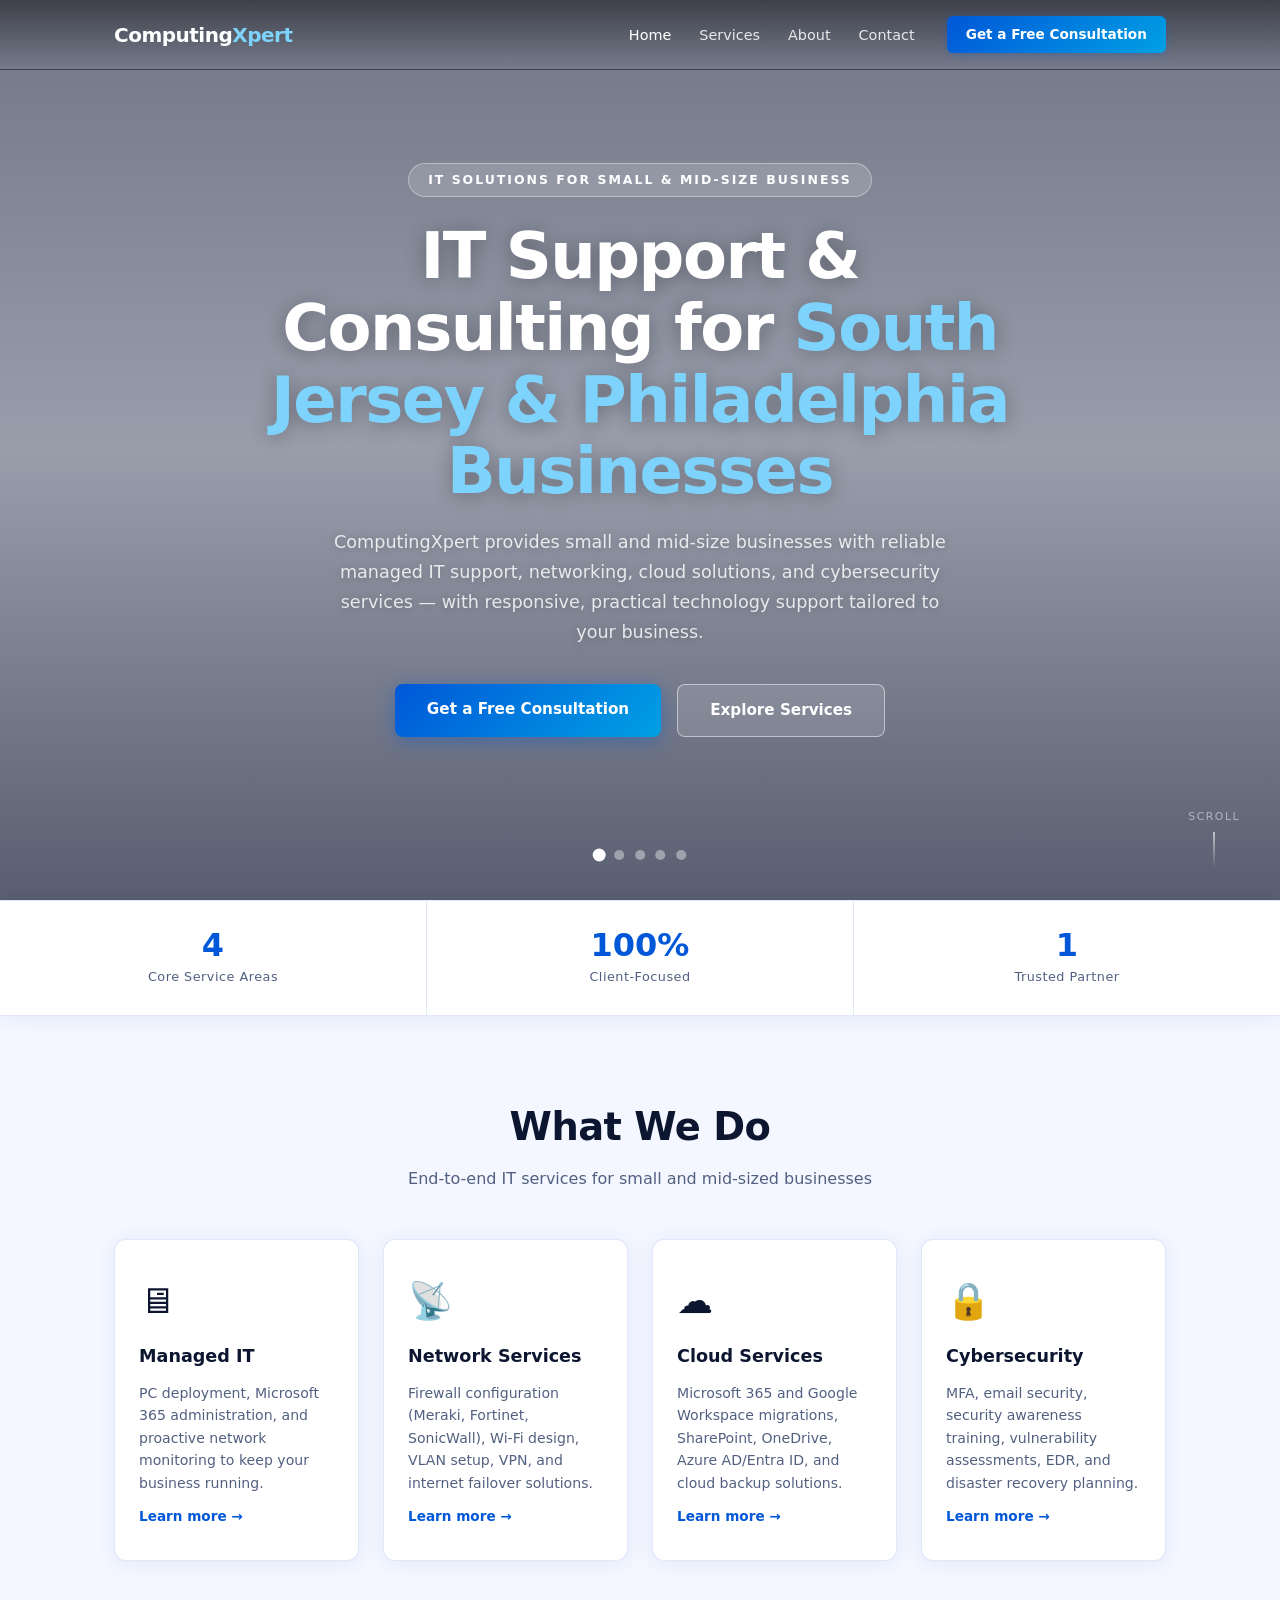
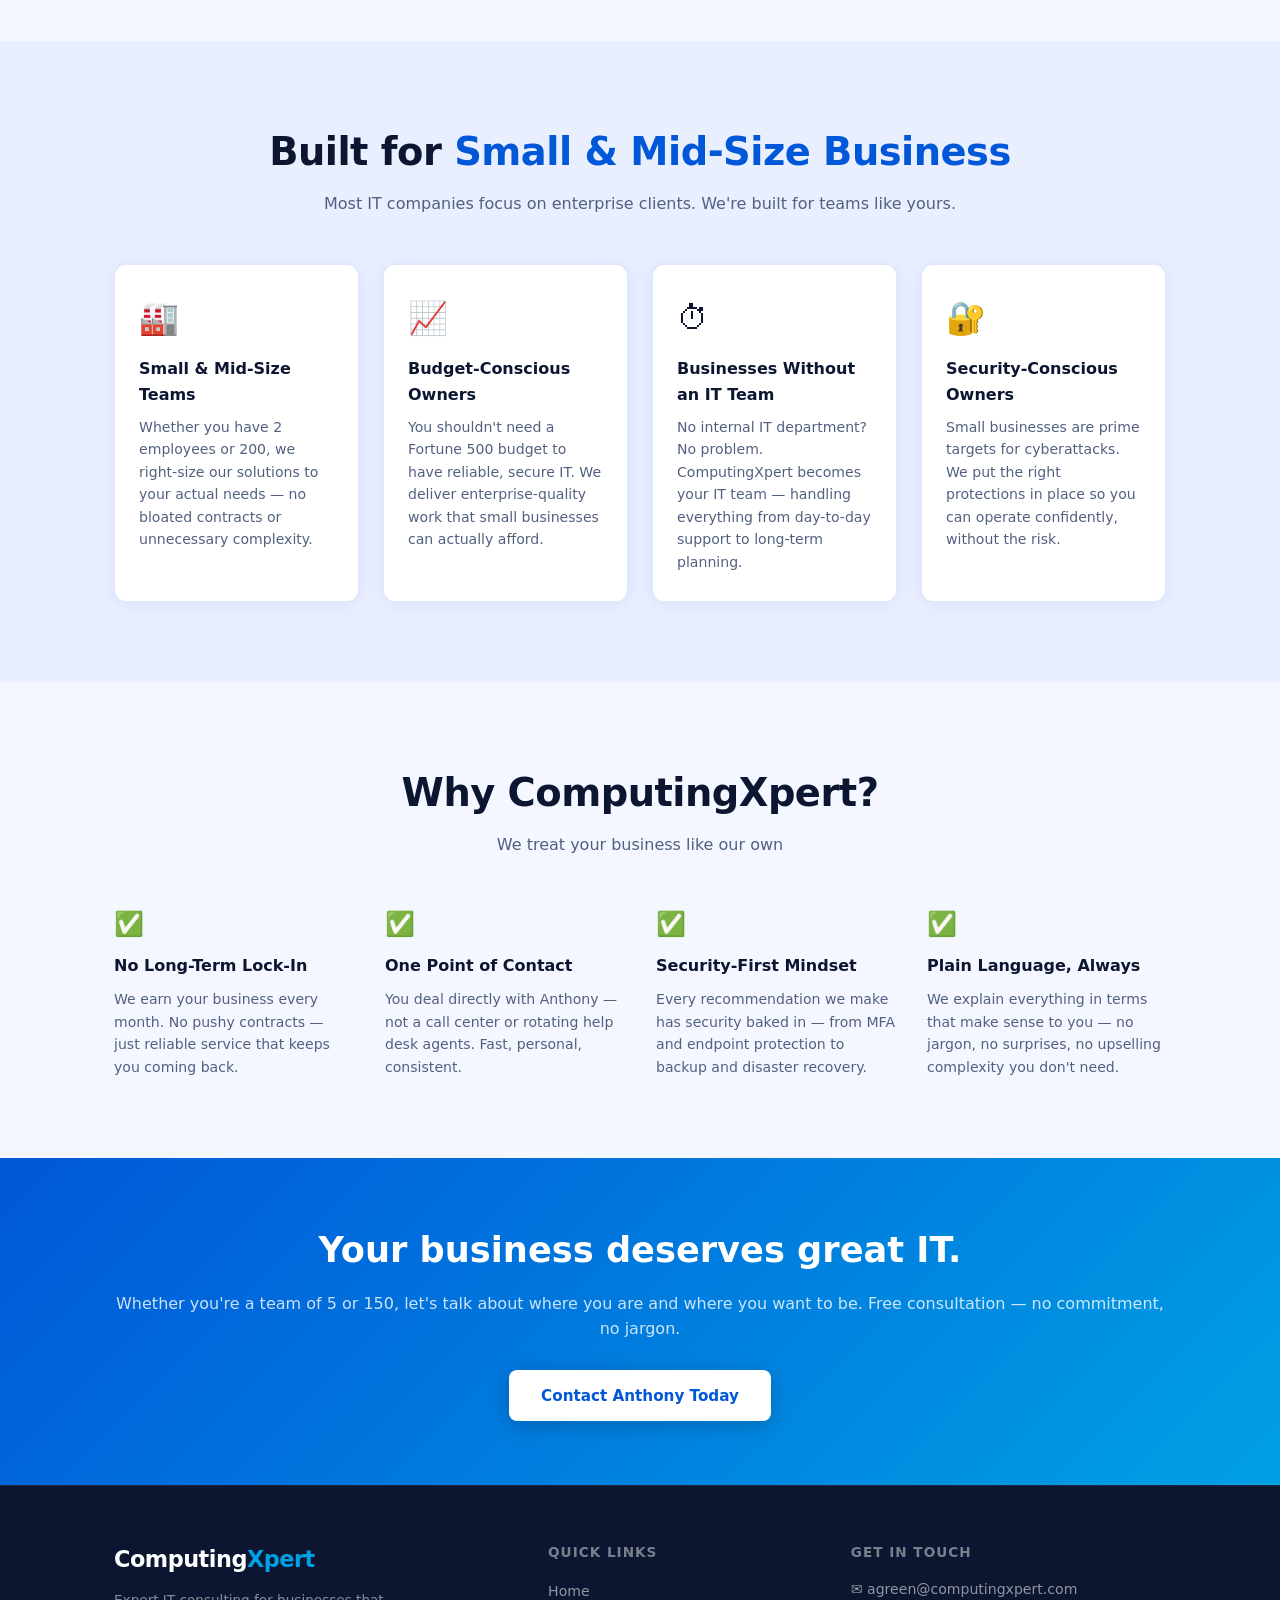
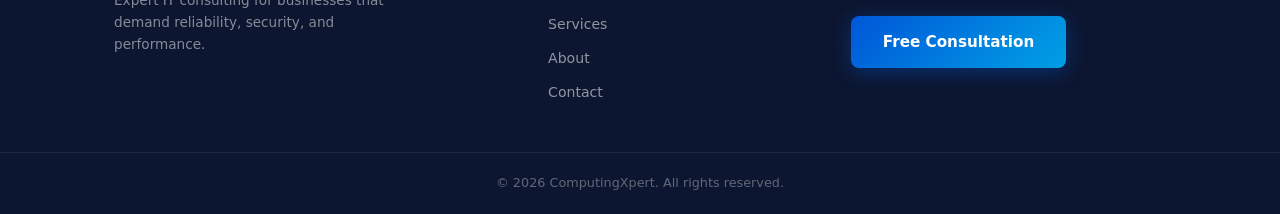
==== commit 442bdb5f: "Add files via upload" ====
--- a/index.html
+++ b/index.html
@@ -3,7 +3,13 @@
 <head>
   <meta charset="UTF-8" />
   <meta name="viewport" content="width=device-width, initial-scale=1.0" />
-  <title>ComputingXpert — IT Consulting</title>
+  <title>IT Support &amp; Consulting in South Jersey | ComputingXpert</title>
+  <meta name="description" content="ComputingXpert provides managed IT support, networking, cloud solutions and cybersecurity services for small and mid-size businesses in South Jersey and Philadelphia." />
+  <link rel="canonical" href="https://computingxpert.com/" />
+  <meta property="og:title" content="IT Support &amp; Consulting in South Jersey | ComputingXpert" />
+  <meta property="og:description" content="Managed IT support, networking, cloud solutions and cybersecurity for small and mid-size businesses in South Jersey and Philadelphia." />
+  <meta property="og:url" content="https://computingxpert.com/" />
+  <meta property="og:type" content="website" />
   <link rel="stylesheet" href="style.css" />
 </head>
 <body>
@@ -47,8 +53,8 @@
     <!-- Content -->
     <div class="hero-content">
       <div class="hero-badge">IT Solutions for Small &amp; Mid-Size Business</div>
-      <h1>Enterprise-Grade IT for <span class="accent-light">Small &amp; Mid-Size Business</span></h1>
-      <p class="hero-sub">ComputingXpert gives small and mid-size businesses access to the same expert IT support that large companies rely on — networking, cloud, and cybersecurity — at a price that makes sense for you.</p>
+      <h1>IT Support &amp; Consulting for <span class="accent-light">South Jersey &amp; Philadelphia Businesses</span></h1>
+      <p class="hero-sub">ComputingXpert provides small and mid-size businesses with reliable managed IT support, networking, cloud solutions, and cybersecurity services — with responsive, practical technology support tailored to your business.</p>
       <div class="hero-cta">
         <a href="contact.html" class="btn-primary">Get a Free Consultation</a>
         <a href="services.html" class="btn-ghost-light">Explore Services</a>
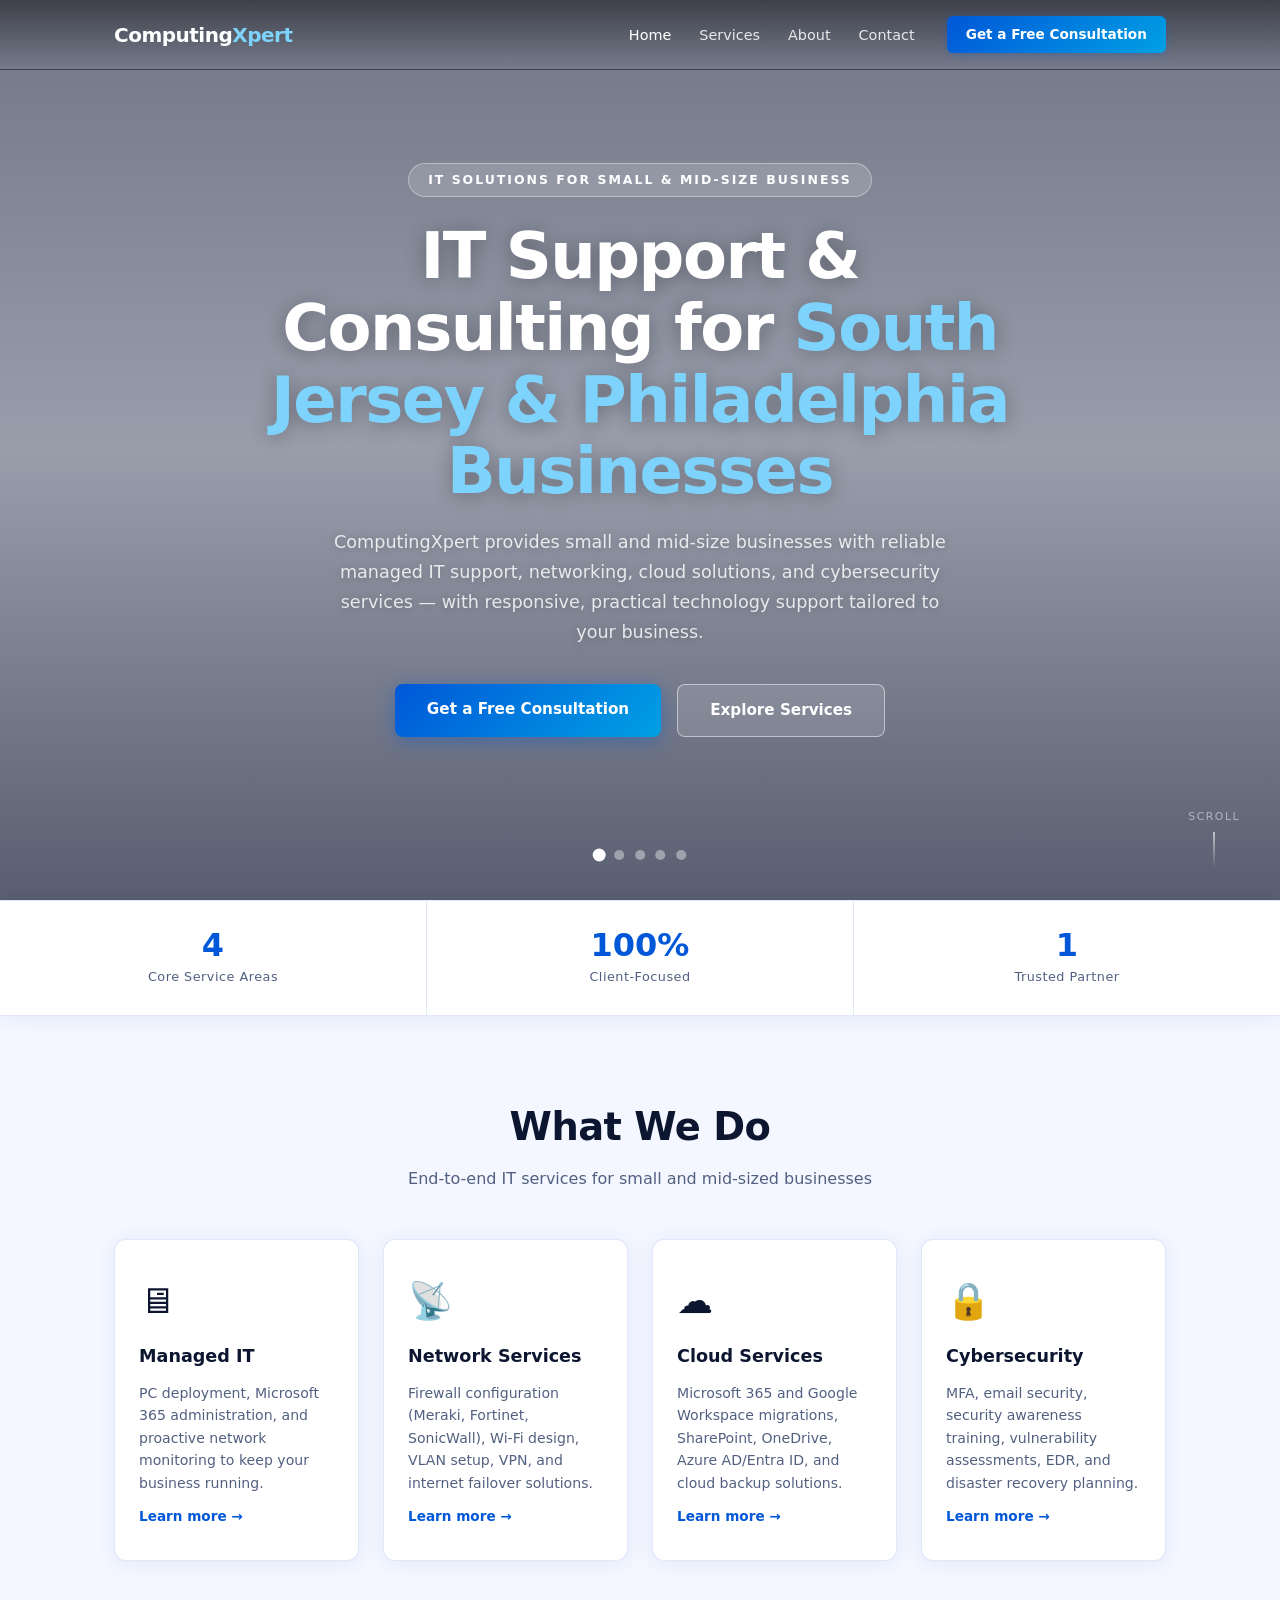
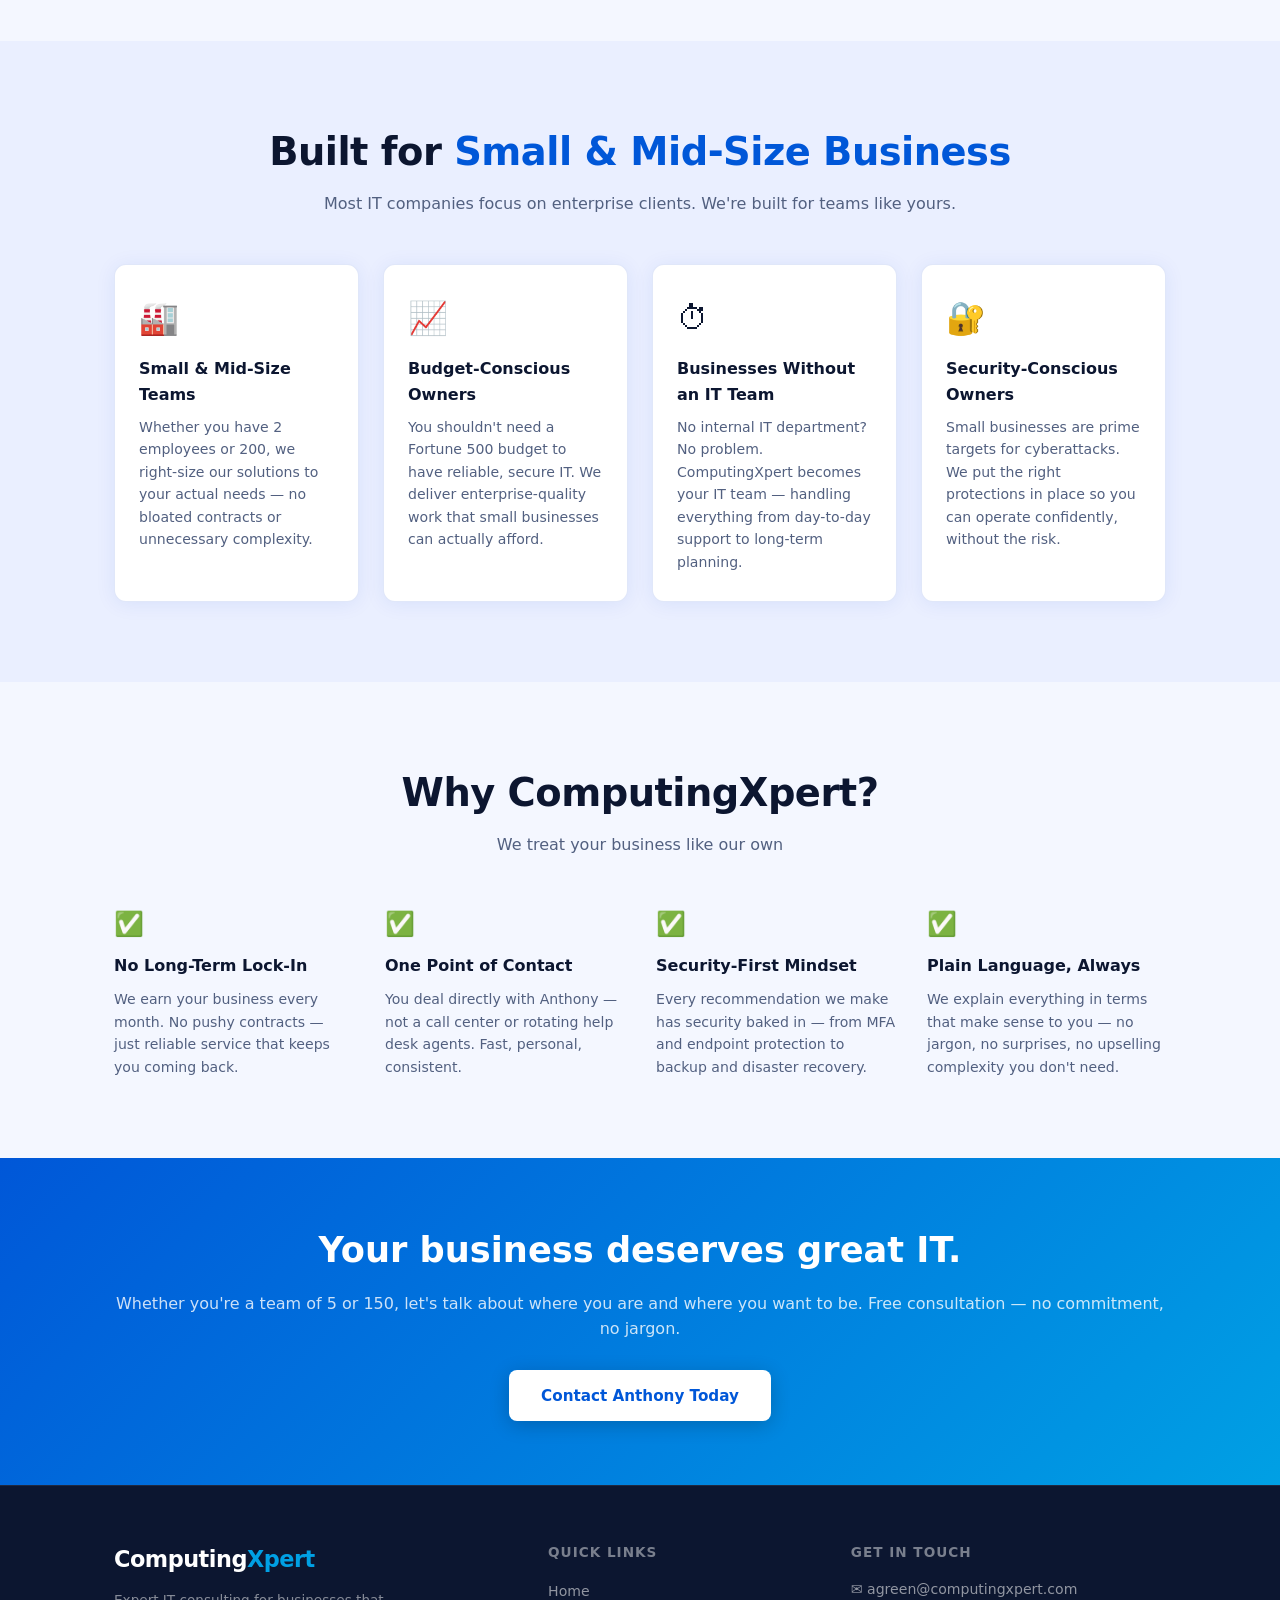
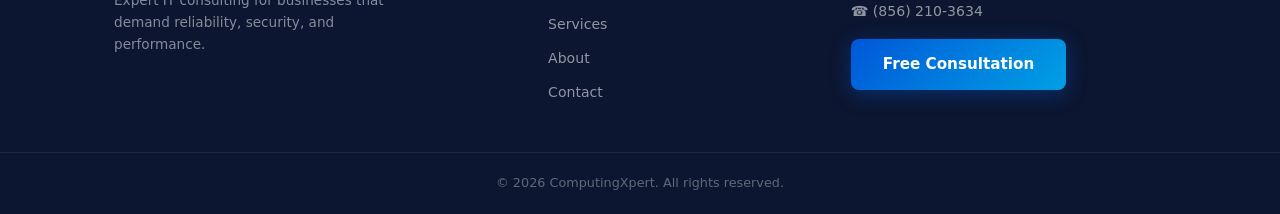
==== commit f0f8cbe4: "Add files via upload" ====
--- a/index.html
+++ b/index.html
@@ -10,6 +10,28 @@
   <meta property="og:description" content="Managed IT support, networking, cloud solutions and cybersecurity for small and mid-size businesses in South Jersey and Philadelphia." />
   <meta property="og:url" content="https://computingxpert.com/" />
   <meta property="og:type" content="website" />
+  <script type="application/ld+json">
+  {
+    "@context": "https://schema.org",
+    "@type": "ProfessionalService",
+    "name": "ComputingXpert",
+    "url": "https://computingxpert.com/",
+    "email": "agreen@computingxpert.com",
+    "telephone": "+1-856-210-3634",
+    "description": "Managed IT support, networking, cloud solutions and cybersecurity services for small and mid-size businesses.",
+    "areaServed": [
+      "South Jersey",
+      "Philadelphia, PA"
+    ],
+    "serviceType": [
+      "IT Consulting",
+      "Managed IT Services",
+      "Network Services",
+      "Cloud Services",
+      "Cybersecurity"
+    ]
+  }
+  </script>
   <link rel="stylesheet" href="style.css" />
 </head>
 <body>
@@ -212,7 +234,8 @@
       </div>
       <div class="footer-contact">
         <h4>Get in Touch</h4>
-        <p>&#9993; agreen@computingxpert.com</p>
+        <p>&#9993; <a href="mailto:agreen@computingxpert.com">agreen@computingxpert.com</a></p>
+        <p>&#9742; <a href="tel:+18562103634">(856) 210-3634</a></p>
         <a href="contact.html" class="btn-primary" style="margin-top:1rem;display:inline-block;">Free Consultation</a>
       </div>
     </div>
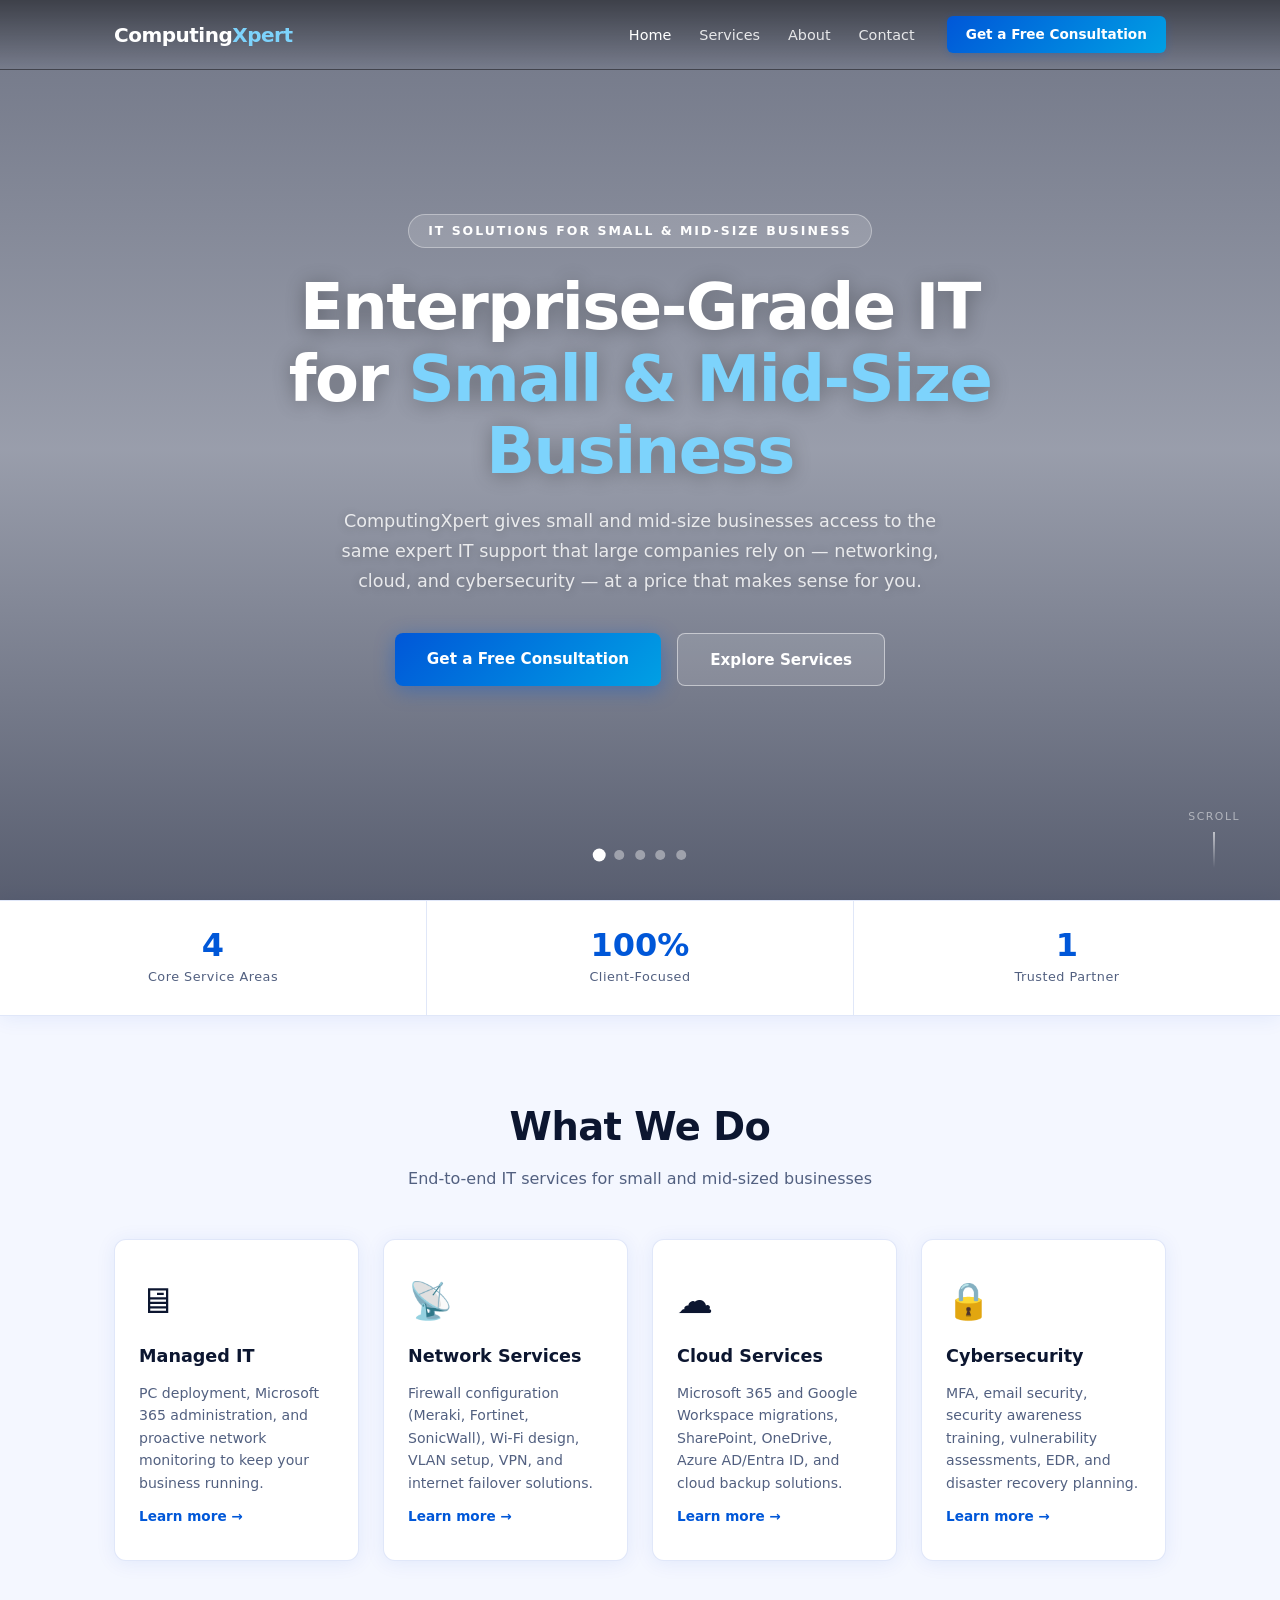
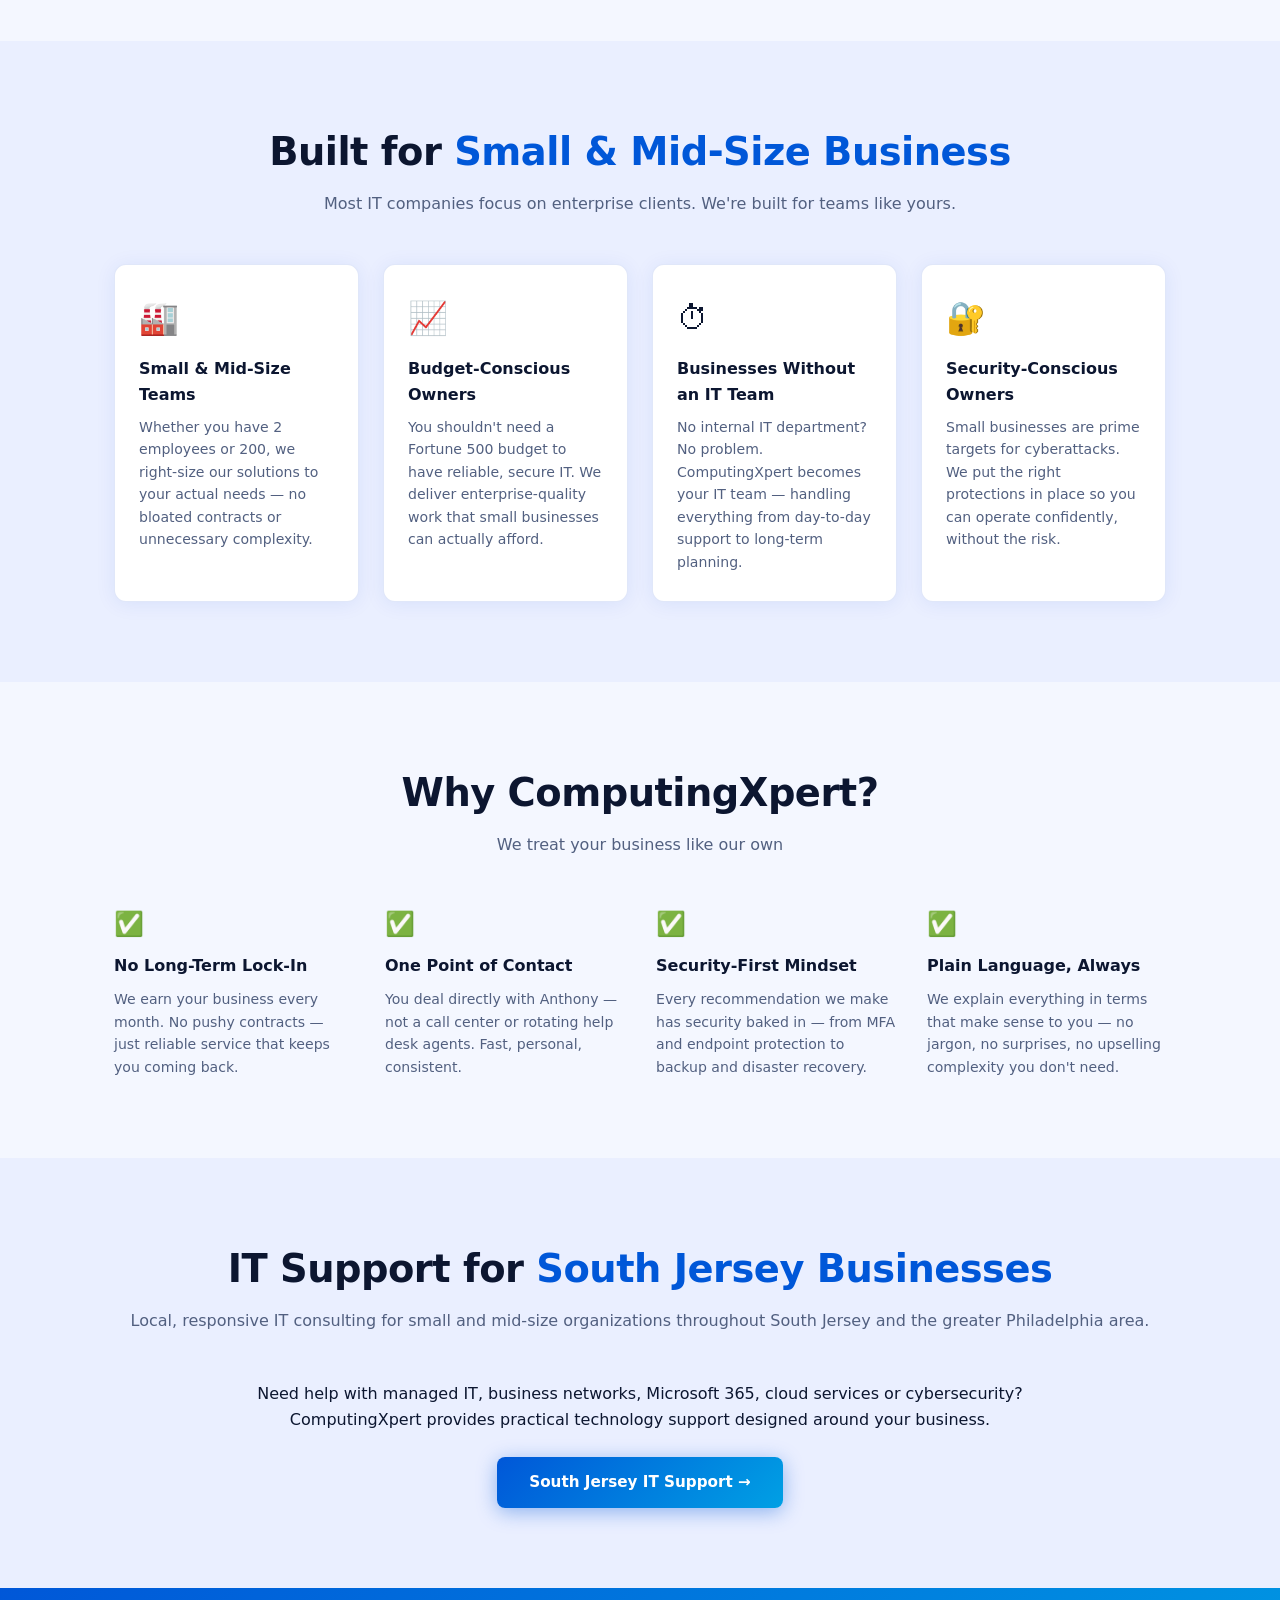
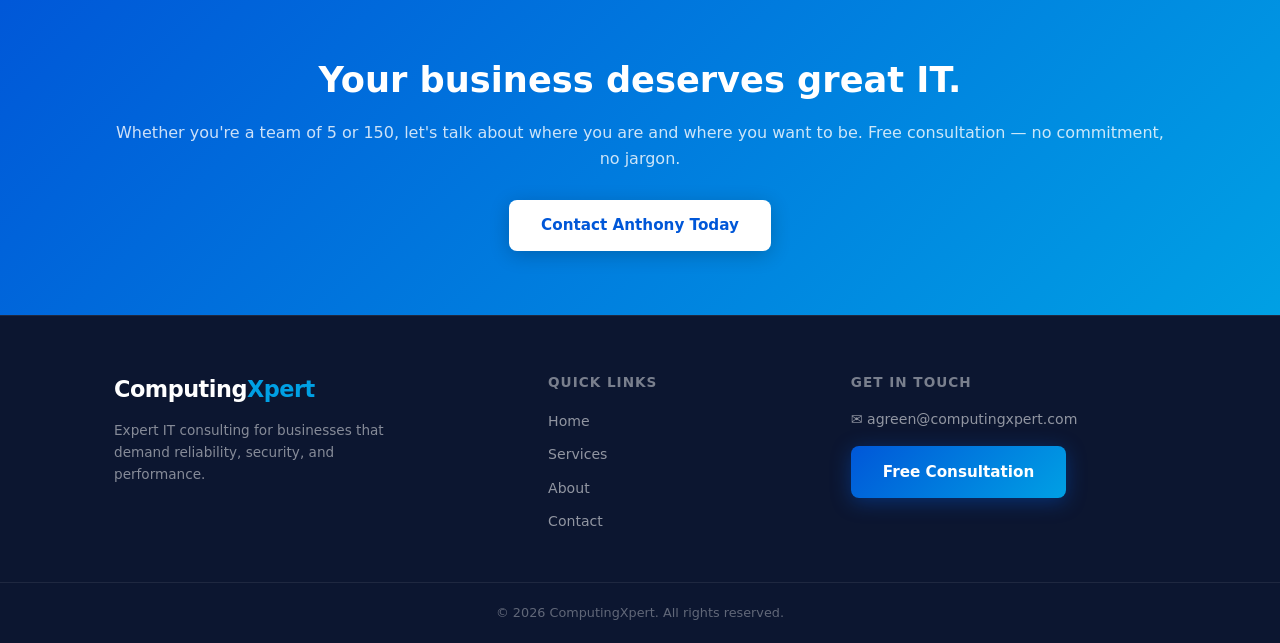
==== commit 8b5eb319: "Add files via upload" ====
--- a/index.html
+++ b/index.html
@@ -3,35 +3,7 @@
 <head>
   <meta charset="UTF-8" />
   <meta name="viewport" content="width=device-width, initial-scale=1.0" />
-  <title>IT Support &amp; Consulting in South Jersey | ComputingXpert</title>
-  <meta name="description" content="ComputingXpert provides managed IT support, networking, cloud solutions and cybersecurity services for small and mid-size businesses in South Jersey and Philadelphia." />
-  <link rel="canonical" href="https://computingxpert.com/" />
-  <meta property="og:title" content="IT Support &amp; Consulting in South Jersey | ComputingXpert" />
-  <meta property="og:description" content="Managed IT support, networking, cloud solutions and cybersecurity for small and mid-size businesses in South Jersey and Philadelphia." />
-  <meta property="og:url" content="https://computingxpert.com/" />
-  <meta property="og:type" content="website" />
-  <script type="application/ld+json">
-  {
-    "@context": "https://schema.org",
-    "@type": "ProfessionalService",
-    "name": "ComputingXpert",
-    "url": "https://computingxpert.com/",
-    "email": "agreen@computingxpert.com",
-    "telephone": "+1-856-210-3634",
-    "description": "Managed IT support, networking, cloud solutions and cybersecurity services for small and mid-size businesses.",
-    "areaServed": [
-      "South Jersey",
-      "Philadelphia, PA"
-    ],
-    "serviceType": [
-      "IT Consulting",
-      "Managed IT Services",
-      "Network Services",
-      "Cloud Services",
-      "Cybersecurity"
-    ]
-  }
-  </script>
+  <title>ComputingXpert — IT Consulting</title>
   <link rel="stylesheet" href="style.css" />
 </head>
 <body>
@@ -75,8 +47,8 @@
     <!-- Content -->
     <div class="hero-content">
       <div class="hero-badge">IT Solutions for Small &amp; Mid-Size Business</div>
-      <h1>IT Support &amp; Consulting for <span class="accent-light">South Jersey &amp; Philadelphia Businesses</span></h1>
-      <p class="hero-sub">ComputingXpert provides small and mid-size businesses with reliable managed IT support, networking, cloud solutions, and cybersecurity services — with responsive, practical technology support tailored to your business.</p>
+      <h1>Enterprise-Grade IT for <span class="accent-light">Small &amp; Mid-Size Business</span></h1>
+      <p class="hero-sub">ComputingXpert gives small and mid-size businesses access to the same expert IT support that large companies rely on — networking, cloud, and cybersecurity — at a price that makes sense for you.</p>
       <div class="hero-cta">
         <a href="contact.html" class="btn-primary">Get a Free Consultation</a>
         <a href="services.html" class="btn-ghost-light">Explore Services</a>
@@ -203,6 +175,20 @@
           <h4>Plain Language, Always</h4>
           <p>We explain everything in terms that make sense to you — no jargon, no surprises, no upselling complexity you don't need.</p>
         </div>
+      </div>
+    </div>
+  </section>
+
+  <!-- SOUTH JERSEY IT SUPPORT -->
+  <section class="section section-dark">
+    <div class="container">
+      <div class="section-header">
+        <h2>IT Support for <span style="color:var(--accent)">South Jersey Businesses</span></h2>
+        <p>Local, responsive IT consulting for small and mid-size organizations throughout South Jersey and the greater Philadelphia area.</p>
+      </div>
+      <div style="text-align:center;">
+        <p style="max-width:800px;margin:0 auto 1.5rem;">Need help with managed IT, business networks, Microsoft 365, cloud services or cybersecurity? ComputingXpert provides practical technology support designed around your business.</p>
+        <a href="south-jersey-it-support.html" class="btn-primary">South Jersey IT Support &rarr;</a>
       </div>
     </div>
   </section>
@@ -234,8 +220,7 @@
       </div>
       <div class="footer-contact">
         <h4>Get in Touch</h4>
-        <p>&#9993; <a href="mailto:agreen@computingxpert.com">agreen@computingxpert.com</a></p>
-        <p>&#9742; <a href="tel:+18562103634">(856) 210-3634</a></p>
+        <p>&#9993; agreen@computingxpert.com</p>
         <a href="contact.html" class="btn-primary" style="margin-top:1rem;display:inline-block;">Free Consultation</a>
       </div>
     </div>
